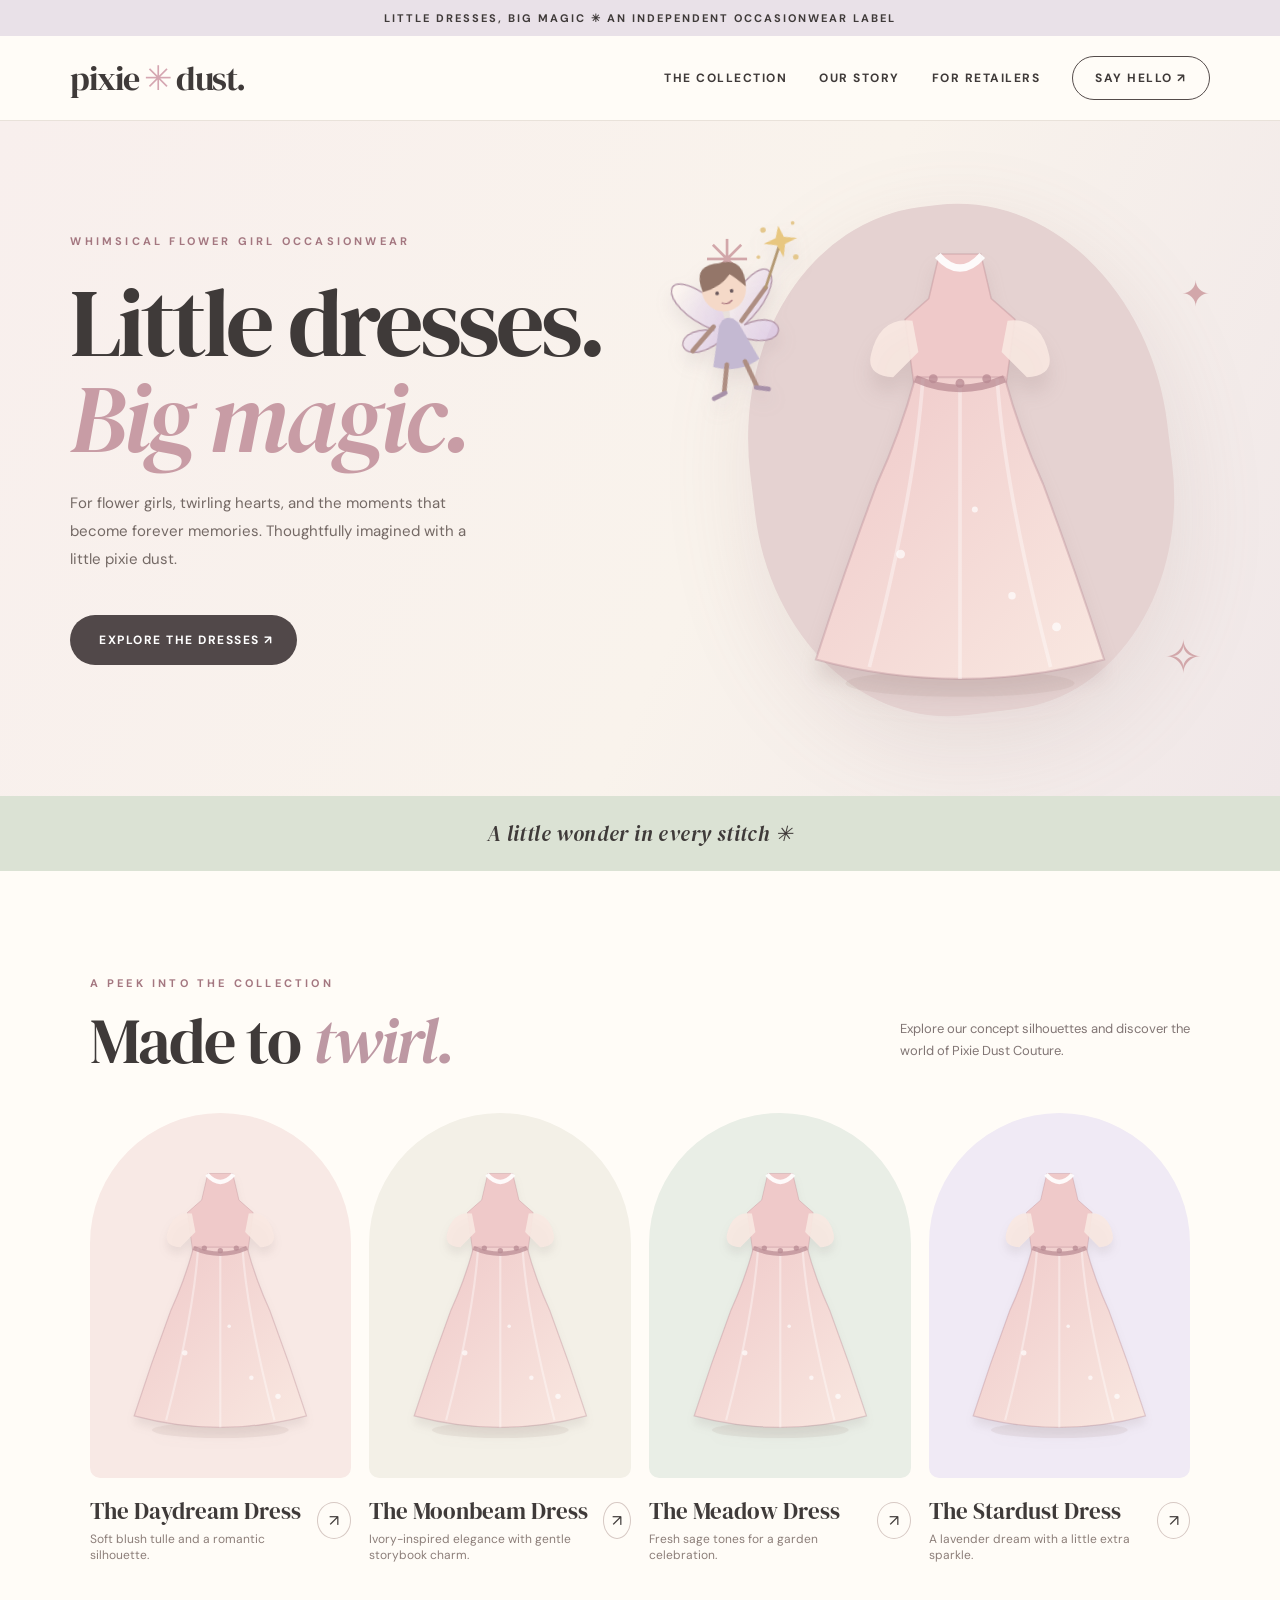
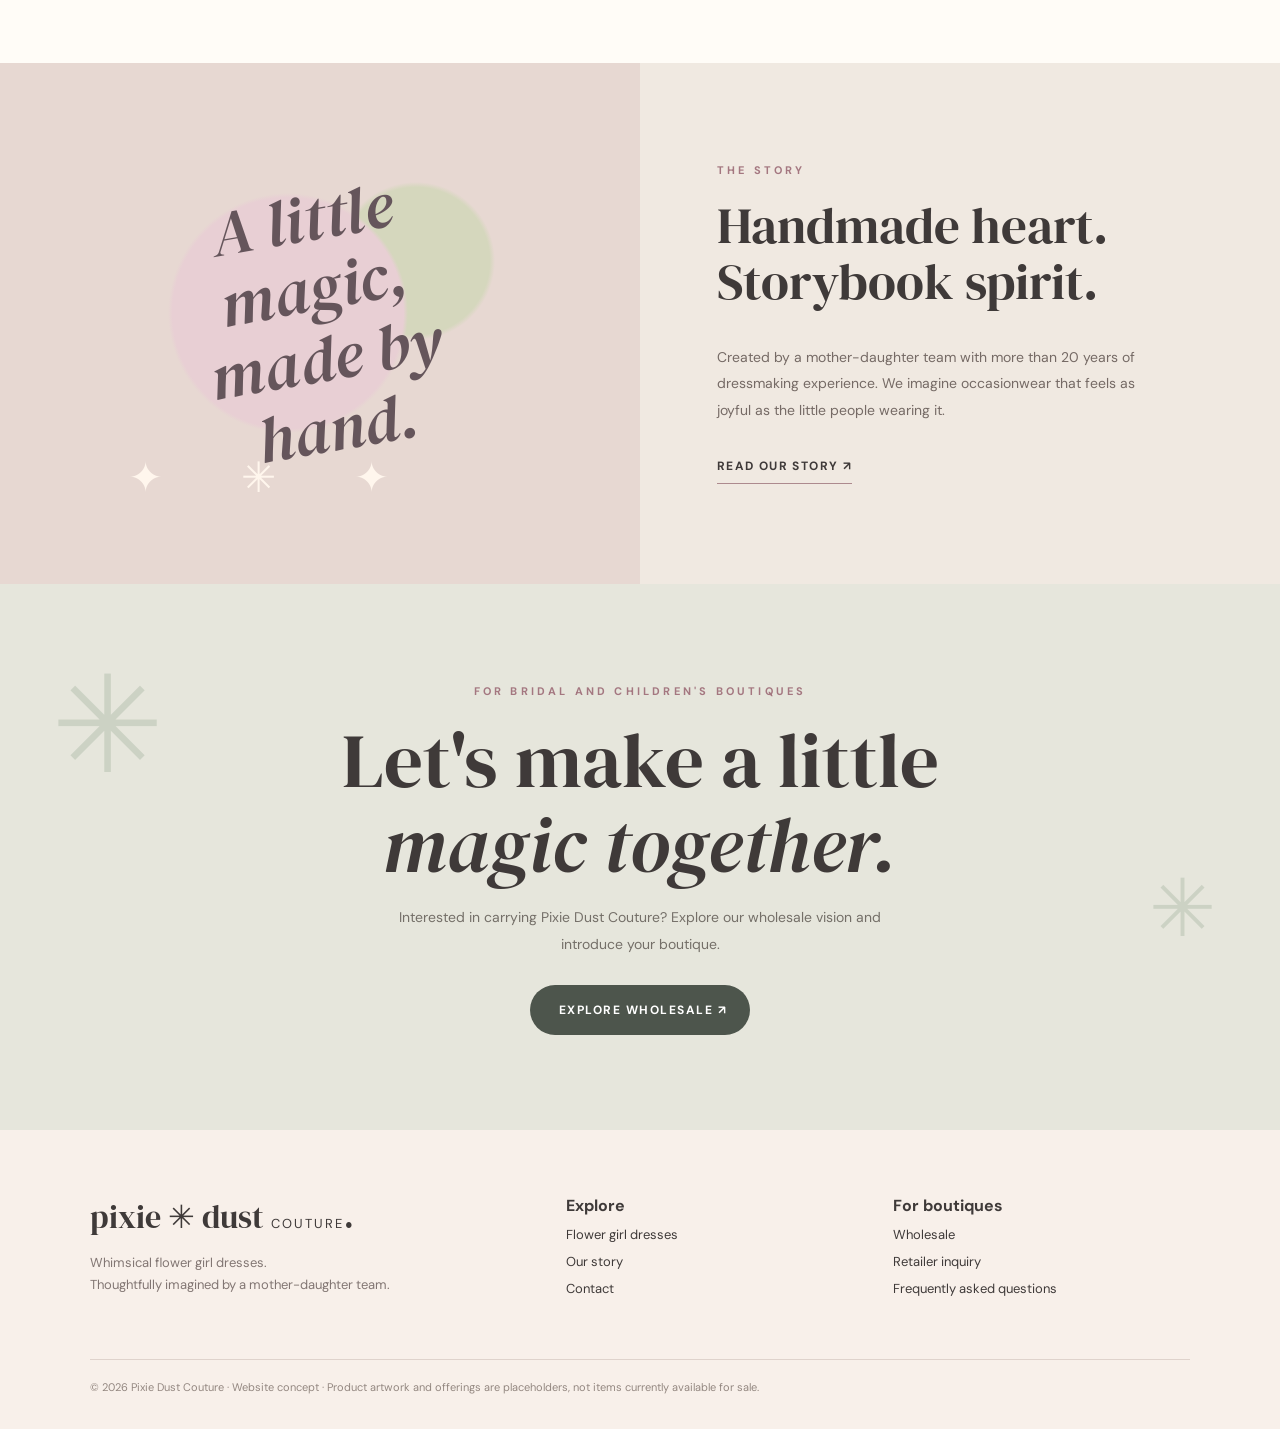
==== index.html @ 9d054716 "Add files via upload" ====
<!doctype html><html lang="en"><head><meta charset="utf-8"><meta name="viewport" content="width=device-width,initial-scale=1"><title>Pixie Dust Couture | Whimsical Flower Girl Dresses</title><meta name="description" content="Discover Pixie Dust Couture, a whimsical flower girl dress label created by a mother-daughter team. Explore dress concepts and wholesale partnerships."><meta name="robots" content="noindex,nofollow"><link rel="stylesheet" href="style.css"><link rel="preconnect" href="https://fonts.googleapis.com"><link rel="preconnect" href="https://fonts.gstatic.com" crossorigin><link href="https://fonts.googleapis.com/css2?family=DM+Sans:wght@400;500;600;700&family=DM+Serif+Display:ital@0;1&display=swap" rel="stylesheet"></head><body><div class="announcement">Little dresses, big magic ✳ An independent occasionwear label</div><header><a class="logo" href="index.html">pixie <i>✳</i> dust.</a><nav class="nav"><a href="flower-girl-dresses.html">The Collection</a><a href="about.html">Our Story</a><a href="wholesale.html">For Retailers</a><a class="pill" href="contact.html">Say Hello ↗</a></nav></header><main><section class="hero"><div class="hero-copy"><span class="eyebrow">Whimsical flower girl occasionwear</span><h1>Little dresses.<br><em>Big magic.</em></h1><p>For flower girls, twirling hearts, and the moments that become forever memories. Thoughtfully imagined with a little pixie dust.</p><a class="cta" href="flower-girl-dresses.html">Explore the dresses ↗</a></div><div class="hero-art"><div class="oval"></div><img class="hero-photo" src="images/hero.webp" alt="Pixie Dust Couture flower girl dress collection" onerror="this.style.display='none'"><svg viewBox="0 0 280 350" xmlns="http://www.w3.org/2000/svg" role="img" aria-label="Illustration of flower girl dress">
    <defs><linearGradient id="g7" x1="0" x2="1" y1="0" y2="1"><stop stop-color="#efc9c9"/><stop offset="1" stop-color="#f9e8e1"/></linearGradient></defs>
    <ellipse cx="140" cy="326" rx="77" ry="9" fill="#8f7771" opacity=".10"/>
    <path d="M126 37 L154 37 L161 67 L177 81 L171 125 L109 125 L103 81 L119 67Z" fill="#efc9c9" stroke="#b88992" stroke-opacity=".38"/>
    <path d="M108 82 Q86 79 80 105 Q77 119 95 120 L112 103 M172 82 Q194 79 200 105 Q203 119 185 120 L168 103" fill="#f9e8e1" opacity=".9"/>
    <path d="M110 120 Q100 157 84 192 Q62 251 43 310 Q140 336 237 310 Q218 251 196 192 Q180 157 170 120Z" fill="url(#g7)" stroke="#b88992" stroke-opacity=".36" stroke-width="1.4"/>
    <path d="M115 121 Q110 196 79 315 M140 123 L140 323 M165 121 Q170 196 201 315" stroke="white" stroke-width="2.5" opacity=".36" fill="none"/>
    <path d="M110 121 Q140 134 170 121" fill="none" stroke="#b88992" stroke-width="5" opacity=".7"/>
    <path d="M125 38 Q140 55 155 38" fill="none" stroke="#fff" stroke-width="5" opacity=".9"/>
    <g fill="#b88992" opacity=".75"><circle cx="122" cy="121" r="3"/><circle cx="140" cy="124" r="3"/><circle cx="158" cy="121" r="3"/></g>
    <g fill="#fff" opacity=".68"><circle cx="100" cy="239" r="3"/><circle cx="175" cy="267" r="2.5"/><circle cx="150" cy="209" r="2"/><circle cx="205" cy="288" r="3"/></g></svg><div class="pixie pixie-one" aria-hidden="true"><svg viewBox="0 0 190 225" role="img" aria-label="Whimsical pixie with wings and wand"><defs><linearGradient id="wing" x1="0" y1="0" x2="1" y2="1"><stop stop-color="#fffaf0" stop-opacity=".96"/><stop offset="1" stop-color="#d9c5e9" stop-opacity=".72"/></linearGradient></defs><g stroke="#b69aab" stroke-width="1.5"><path d="M89 104 C34 38 17 91 78 129 C23 114 32 176 94 135" fill="url(#wing)"/><path d="M99 104 C154 38 172 91 111 129 C165 114 157 176 95 135" fill="url(#wing)"/></g><path d="M84 125 Q94 111 105 125 L121 168 Q96 180 70 168Z" fill="#c4b9d2"/><path d="M85 168 L77 197 M105 168 L113 197" stroke="#ae8e82" stroke-width="5" stroke-linecap="round"/><path d="M78 198 L65 202 M112 198 L125 202" stroke="#a891a9" stroke-width="5" stroke-linecap="round"/><path d="M78 125 L51 147 M109 124 L141 93" stroke="#ae8e82" stroke-width="5" stroke-linecap="round"/><circle cx="96" cy="87" r="24" fill="#f5d9c8"/><path d="M73 86 Q66 55 95 58 Q124 55 120 88 Q109 75 105 72 Q92 85 73 86" fill="#947669"/><circle cx="88" cy="90" r="2" fill="#68575b"/><circle cx="104" cy="90" r="2" fill="#68575b"/><path d="M91 101 Q97 105 103 100" fill="none" stroke="#ae7b83" stroke-width="1.5"/><path d="M141 93 L166 46" stroke="#b39872" stroke-width="3" stroke-linecap="round"/><path d="M166 29 L170 42 L184 46 L170 50 L166 64 L161 50 L147 46 L161 42Z" fill="#e8c780"/><g fill="#e4c78c"><circle cx="149" cy="31" r="3"/><circle cx="182" cy="29" r="2"/><circle cx="179" cy="66" r="3"/><circle cx="139" cy="59" r="2"/></g></svg></div><span class="doodle d1">✳</span><span class="doodle d2">✦</span><span class="doodle d3">✧</span></div></section><div class="ribbon">A little wonder in every stitch ✳</div><section class="section"><div class="section-head"><div><span class="eyebrow">A peek into the collection</span><h2>Made to <em>twirl.</em></h2></div><p class="sub">Explore our concept silhouettes and discover the world of Pixie Dust Couture.</p></div><div class="products"><a class="product" href="dresses/daydream.html"><div class="product-art" style="background:#f8e9e5"><img class="uploaded-photo" src="images/daydream.webp" alt="Pixie Dust Couture daydream flower girl dress" onerror="this.style.display='none'" loading="lazy"><svg viewBox="0 0 280 350" xmlns="http://www.w3.org/2000/svg" role="img" aria-label="Illustration of flower girl dress">
    <defs><linearGradient id="g7" x1="0" x2="1" y1="0" y2="1"><stop stop-color="#efc9c9"/><stop offset="1" stop-color="#f9e8e1"/></linearGradient></defs>
    <ellipse cx="140" cy="326" rx="77" ry="9" fill="#8f7771" opacity=".10"/>
    <path d="M126 37 L154 37 L161 67 L177 81 L171 125 L109 125 L103 81 L119 67Z" fill="#efc9c9" stroke="#b88992" stroke-opacity=".38"/>
    <path d="M108 82 Q86 79 80 105 Q77 119 95 120 L112 103 M172 82 Q194 79 200 105 Q203 119 185 120 L168 103" fill="#f9e8e1" opacity=".9"/>
    <path d="M110 120 Q100 157 84 192 Q62 251 43 310 Q140 336 237 310 Q218 251 196 192 Q180 157 170 120Z" fill="url(#g7)" stroke="#b88992" stroke-opacity=".36" stroke-width="1.4"/>
    <path d="M115 121 Q110 196 79 315 M140 123 L140 323 M165 121 Q170 196 201 315" stroke="white" stroke-width="2.5" opacity=".36" fill="none"/>
    <path d="M110 121 Q140 134 170 121" fill="none" stroke="#b88992" stroke-width="5" opacity=".7"/>
    <path d="M125 38 Q140 55 155 38" fill="none" stroke="#fff" stroke-width="5" opacity=".9"/>
    <g fill="#b88992" opacity=".75"><circle cx="122" cy="121" r="3"/><circle cx="140" cy="124" r="3"/><circle cx="158" cy="121" r="3"/></g>
    <g fill="#fff" opacity=".68"><circle cx="100" cy="239" r="3"/><circle cx="175" cy="267" r="2.5"/><circle cx="150" cy="209" r="2"/><circle cx="205" cy="288" r="3"/></g></svg></div><div class="product-bottom"><div><h3>The Daydream Dress</h3><p>Soft blush tulle and a romantic silhouette.</p></div><span class="round-arrow">↗</span></div></a><a class="product" href="dresses/moonbeam.html"><div class="product-art" style="background:#f3f0e7"><img class="uploaded-photo" src="images/moonbeam.webp" alt="Pixie Dust Couture moonbeam flower girl dress" onerror="this.style.display='none'" loading="lazy"><svg viewBox="0 0 280 350" xmlns="http://www.w3.org/2000/svg" role="img" aria-label="Illustration of flower girl dress">
    <defs><linearGradient id="g7" x1="0" x2="1" y1="0" y2="1"><stop stop-color="#efc9c9"/><stop offset="1" stop-color="#f9e8e1"/></linearGradient></defs>
    <ellipse cx="140" cy="326" rx="77" ry="9" fill="#8f7771" opacity=".10"/>
    <path d="M126 37 L154 37 L161 67 L177 81 L171 125 L109 125 L103 81 L119 67Z" fill="#efc9c9" stroke="#b88992" stroke-opacity=".38"/>
    <path d="M108 82 Q86 79 80 105 Q77 119 95 120 L112 103 M172 82 Q194 79 200 105 Q203 119 185 120 L168 103" fill="#f9e8e1" opacity=".9"/>
    <path d="M110 120 Q100 157 84 192 Q62 251 43 310 Q140 336 237 310 Q218 251 196 192 Q180 157 170 120Z" fill="url(#g7)" stroke="#b88992" stroke-opacity=".36" stroke-width="1.4"/>
    <path d="M115 121 Q110 196 79 315 M140 123 L140 323 M165 121 Q170 196 201 315" stroke="white" stroke-width="2.5" opacity=".36" fill="none"/>
    <path d="M110 121 Q140 134 170 121" fill="none" stroke="#b88992" stroke-width="5" opacity=".7"/>
    <path d="M125 38 Q140 55 155 38" fill="none" stroke="#fff" stroke-width="5" opacity=".9"/>
    <g fill="#b88992" opacity=".75"><circle cx="122" cy="121" r="3"/><circle cx="140" cy="124" r="3"/><circle cx="158" cy="121" r="3"/></g>
    <g fill="#fff" opacity=".68"><circle cx="100" cy="239" r="3"/><circle cx="175" cy="267" r="2.5"/><circle cx="150" cy="209" r="2"/><circle cx="205" cy="288" r="3"/></g></svg></div><div class="product-bottom"><div><h3>The Moonbeam Dress</h3><p>Ivory-inspired elegance with gentle storybook charm.</p></div><span class="round-arrow">↗</span></div></a><a class="product" href="dresses/meadow.html"><div class="product-art" style="background:#e9eee6"><img class="uploaded-photo" src="images/meadow.webp" alt="Pixie Dust Couture meadow flower girl dress" onerror="this.style.display='none'" loading="lazy"><svg viewBox="0 0 280 350" xmlns="http://www.w3.org/2000/svg" role="img" aria-label="Illustration of flower girl dress">
    <defs><linearGradient id="g7" x1="0" x2="1" y1="0" y2="1"><stop stop-color="#efc9c9"/><stop offset="1" stop-color="#f9e8e1"/></linearGradient></defs>
    <ellipse cx="140" cy="326" rx="77" ry="9" fill="#8f7771" opacity=".10"/>
    <path d="M126 37 L154 37 L161 67 L177 81 L171 125 L109 125 L103 81 L119 67Z" fill="#efc9c9" stroke="#b88992" stroke-opacity=".38"/>
    <path d="M108 82 Q86 79 80 105 Q77 119 95 120 L112 103 M172 82 Q194 79 200 105 Q203 119 185 120 L168 103" fill="#f9e8e1" opacity=".9"/>
    <path d="M110 120 Q100 157 84 192 Q62 251 43 310 Q140 336 237 310 Q218 251 196 192 Q180 157 170 120Z" fill="url(#g7)" stroke="#b88992" stroke-opacity=".36" stroke-width="1.4"/>
    <path d="M115 121 Q110 196 79 315 M140 123 L140 323 M165 121 Q170 196 201 315" stroke="white" stroke-width="2.5" opacity=".36" fill="none"/>
    <path d="M110 121 Q140 134 170 121" fill="none" stroke="#b88992" stroke-width="5" opacity=".7"/>
    <path d="M125 38 Q140 55 155 38" fill="none" stroke="#fff" stroke-width="5" opacity=".9"/>
    <g fill="#b88992" opacity=".75"><circle cx="122" cy="121" r="3"/><circle cx="140" cy="124" r="3"/><circle cx="158" cy="121" r="3"/></g>
    <g fill="#fff" opacity=".68"><circle cx="100" cy="239" r="3"/><circle cx="175" cy="267" r="2.5"/><circle cx="150" cy="209" r="2"/><circle cx="205" cy="288" r="3"/></g></svg></div><div class="product-bottom"><div><h3>The Meadow Dress</h3><p>Fresh sage tones for a garden celebration.</p></div><span class="round-arrow">↗</span></div></a><a class="product" href="dresses/stardust.html"><div class="product-art" style="background:#f0eaf5"><img class="uploaded-photo" src="images/stardust.webp" alt="Pixie Dust Couture stardust flower girl dress" onerror="this.style.display='none'" loading="lazy"><svg viewBox="0 0 280 350" xmlns="http://www.w3.org/2000/svg" role="img" aria-label="Illustration of flower girl dress">
    <defs><linearGradient id="g7" x1="0" x2="1" y1="0" y2="1"><stop stop-color="#efc9c9"/><stop offset="1" stop-color="#f9e8e1"/></linearGradient></defs>
    <ellipse cx="140" cy="326" rx="77" ry="9" fill="#8f7771" opacity=".10"/>
    <path d="M126 37 L154 37 L161 67 L177 81 L171 125 L109 125 L103 81 L119 67Z" fill="#efc9c9" stroke="#b88992" stroke-opacity=".38"/>
    <path d="M108 82 Q86 79 80 105 Q77 119 95 120 L112 103 M172 82 Q194 79 200 105 Q203 119 185 120 L168 103" fill="#f9e8e1" opacity=".9"/>
    <path d="M110 120 Q100 157 84 192 Q62 251 43 310 Q140 336 237 310 Q218 251 196 192 Q180 157 170 120Z" fill="url(#g7)" stroke="#b88992" stroke-opacity=".36" stroke-width="1.4"/>
    <path d="M115 121 Q110 196 79 315 M140 123 L140 323 M165 121 Q170 196 201 315" stroke="white" stroke-width="2.5" opacity=".36" fill="none"/>
    <path d="M110 121 Q140 134 170 121" fill="none" stroke="#b88992" stroke-width="5" opacity=".7"/>
    <path d="M125 38 Q140 55 155 38" fill="none" stroke="#fff" stroke-width="5" opacity=".9"/>
    <g fill="#b88992" opacity=".75"><circle cx="122" cy="121" r="3"/><circle cx="140" cy="124" r="3"/><circle cx="158" cy="121" r="3"/></g>
    <g fill="#fff" opacity=".68"><circle cx="100" cy="239" r="3"/><circle cx="175" cy="267" r="2.5"/><circle cx="150" cy="209" r="2"/><circle cx="205" cy="288" r="3"/></g></svg></div><div class="product-bottom"><div><h3>The Stardust Dress</h3><p>A lavender dream with a little extra sparkle.</p></div><span class="round-arrow">↗</span></div></a></div></section><section class="story"><div class="story-art"><span>A little magic,<br>made by hand.</span></div><div class="story-copy"><span class="eyebrow">The story</span><h2>Handmade heart.<br>Storybook spirit.</h2><p>Created by a mother-daughter team with more than 20 years of dressmaking experience. We imagine occasionwear that feels as joyful as the little people wearing it.</p><a class="textlink" href="about.html">Read our story ↗</a></div></section><section class="wholesale"><span class="eyebrow">For bridal and children's boutiques</span><h2>Let's make a little<br><em>magic together.</em></h2><p>Interested in carrying Pixie Dust Couture? Explore our wholesale vision and introduce your boutique.</p><a class="cta" href="wholesale.html">Explore wholesale ↗</a></section></main><footer class="footer"><div><h4>pixie ✳ dust <small style="font:normal 13px DM Sans, sans-serif;letter-spacing:2px;text-transform:uppercase">couture</small>.</h4><p>Whimsical flower girl dresses.<br>Thoughtfully imagined by a mother-daughter team.</p></div><div><b>Explore</b><a href="flower-girl-dresses.html">Flower girl dresses</a><a href="about.html">Our story</a><a href="contact.html">Contact</a></div><div><b>For boutiques</b><a href="wholesale.html">Wholesale</a><a href="contact.html">Retailer inquiry</a><a href="faq.html">Frequently asked questions</a></div><div class="copyright">© 2026 Pixie Dust Couture · Website concept · Product artwork and offerings are placeholders, not items currently available for sale.</div></footer><script src="site.js"></script></body></html>
---- style.css ----
:root{--ink:#3f3a39;--rose:#d8a9a5;--cream:#fffcf7;--sage:#a6b49d;--lav:#ded3e8}*{box-sizing:border-box}html{scroll-behavior:smooth}body{margin:0;color:var(--ink);background:var(--cream);font-family:"DM Sans",Arial,sans-serif}a{text-decoration:none;color:inherit}button,input,textarea{font:inherit}button{cursor:pointer}header{height:85px;display:flex;align-items:center;justify-content:space-between;padding:0 5.5%;position:sticky;top:0;z-index:10;background:#fffcf7eb;backdrop-filter:blur(14px);border-bottom:1px solid #e9e2da}.logo{font:34px "DM Serif Display",serif;letter-spacing:-1.5px;white-space:nowrap}.logo i{font-style:normal;color:#d5a6b1}.nav{display:flex;align-items:center;gap:32px;font-size:12px;font-weight:700;letter-spacing:1.5px;text-transform:uppercase}.nav a:hover{color:#b68a94}.pill{border:1px solid #544b4a;padding:13px 22px;border-radius:100px;transition:.25s}.pill:hover{background:#443d3b;color:white}.announcement{text-align:center;background:#e9e1e8;padding:11px;font-size:11px;letter-spacing:2px;text-transform:uppercase;font-weight:700}.hero{min-height:675px;background:linear-gradient(115deg,#f8efed 0%,#f9f3ec 57%,#f0e7e8 100%);display:grid;grid-template-columns:1fr 1fr;overflow:hidden;position:relative}.hero-copy{padding:108px 4% 95px 11%;position:relative;z-index:2}.eyebrow{font-size:11px;text-transform:uppercase;letter-spacing:3.2px;font-weight:700;color:#a47780}.hero h1{font:clamp(65px,7.5vw,118px)/.99 "DM Serif Display",serif;letter-spacing:-4px;margin:25px 0}.hero h1 em{color:#c89ca5;font-weight:400}.hero p{max-width:405px;line-height:1.85;font-size:15px;color:#746965}.cta{display:inline-flex;align-items:center;gap:28px;border-radius:100px;background:#514849;color:white;padding:17px 23px 17px 29px;margin-top:27px;font-size:12px;letter-spacing:1.5px;text-transform:uppercase;font-weight:700;transition:transform .25s,background .25s}.cta:hover{transform:translateY(-4px);background:#ad8592}.hero-art{position:relative;display:grid;place-items:center}.oval{width:min(75%,420px);height:510px;border-radius:48% 48% 44% 44%;background:#e5d2d1;position:absolute;transform:rotate(-7deg);box-shadow:0 28px 90px #9d757326}.hero-art svg{width:min(82%,440px);height:520px;position:relative;z-index:1;filter:drop-shadow(0 16px 9px #947b7b30);animation:float 5s ease-in-out infinite}.doodle{position:absolute;font:55px "DM Serif Display",serif;color:#d2a7aa;z-index:2;animation:twinkle 3s ease-in-out infinite}.d1{left:10%;top:15%}.d2{right:11%;top:22%;font-size:35px;animation-delay:1s}.d3{right:12%;bottom:16%;font-size:46px;animation-delay:1.8s}.stamp{position:absolute;right:8%;bottom:10%;background:#fff9ef;border:1px solid #e6d8d0;border-radius:100%;height:112px;width:112px;display:grid;place-content:center;text-align:center;transform:rotate(12deg);z-index:2;font:italic 18px "DM Serif Display",serif;line-height:1.1}.ribbon{text-align:center;padding:23px 10px;background:#dbe2d4;font:italic 21px "DM Serif Display",serif;letter-spacing:.4px}.section{padding:100px 7%}.section-head{display:flex;justify-content:space-between;align-items:end;gap:20px;margin-bottom:38px}.section h2{font:clamp(42px,5vw,72px)/1.08 "DM Serif Display",serif;letter-spacing:-2px;margin:14px 0 0}.section h2 em{color:#bd98a3}.sub{font-size:13px;color:#817574;max-width:290px;line-height:1.7}.products{display:grid;grid-template-columns:repeat(4,1fr);gap:18px}.product-art{position:relative;border-radius:180px 180px 14px 14px;min-height:365px;display:flex;align-items:center;justify-content:center;overflow:hidden;transition:transform .35s}.product:hover .product-art{transform:translateY(-8px)}.product-art svg{width:95%;height:340px;filter:drop-shadow(0 7px 4px #5e514b1a)}.tiny-star{position:absolute;right:17%;top:10%;color:#fff;font-size:38px}.product-bottom{display:flex;align-items:center;justify-content:space-between;gap:8px}.product h3{font:23px "DM Serif Display",serif;margin:17px 0 4px}.product p{font-size:12px;color:#8c7e79;margin:0}.round-arrow{width:37px;height:37px;border:1px solid #d7c9c4;border-radius:50%;display:grid;place-items:center}.story{display:grid;grid-template-columns:1fr 1fr;background:#f0e9e1}.story-art{min-height:480px;background:radial-gradient(circle at 45% 48%,#e8cfd4 0 26%,transparent 27%),radial-gradient(circle at 65% 38%,#d5d7bd 0 14%,transparent 15%),#e7d8d2;display:grid;place-items:center;position:relative;overflow:hidden}.story-art span{font:italic clamp(42px,5vw,75px) "DM Serif Display",serif;transform:rotate(-10deg);text-align:center;max-width:340px;line-height:1.1;color:#65555b;z-index:1}.story-art:after{content:"✦   ✳   ✦";position:absolute;bottom:15%;left:20%;font-size:42px;color:#fff6ed;letter-spacing:35px}.story-copy{padding:100px 12%;display:flex;flex-direction:column;align-items:start;justify-content:center}.story-copy h2{font:clamp(42px,4vw,65px)/1.1 "DM Serif Display",serif;margin:20px 0}.story-copy p{line-height:1.9;font-size:14px;color:#756a65;max-width:450px}.textlink{font-size:12px;font-weight:700;letter-spacing:1.4px;text-transform:uppercase;border-bottom:1px solid #ad8a8e;padding-bottom:9px;margin-top:20px}.wholesale{padding:95px 7%;background:#e6e6dc;text-align:center;position:relative;overflow:hidden}.wholesale h2{font:clamp(45px,6vw,78px)/1.1 "DM Serif Display",serif;margin:18px auto;max-width:740px}.wholesale p{max-width:540px;margin:0 auto;line-height:1.9;color:#746f68;font-size:14px}.wholesale .cta{background:#4d554c}.wholesale:before,.wholesale:after{content:"✳";position:absolute;font-size:135px;color:#ccd2c4;top:10%;left:4%;animation:spin 32s linear infinite}.wholesale:after{left:auto;right:5%;top:50%;font-size:80px}.footer{background:#f8f0ea;padding:65px 7% 35px;display:grid;grid-template-columns:1.5fr 1fr 1fr;gap:30px}.footer h4{font:32px "DM Serif Display",serif;margin:0}.footer p{color:#827673;font-size:13px;line-height:1.7}.footer a{display:block;margin:10px 0;font-size:13px}.copyright{grid-column:1/-1;border-top:1px solid #dfd3cc;padding-top:20px;margin-top:20px;font-size:11px;color:#938780}.modal{position:fixed;inset:0;background:#272121a8;display:none;align-items:center;justify-content:center;z-index:30;padding:20px}.modal.open{display:flex}.dialog{background:#fffaf5;width:min(100%,520px);padding:38px;border-radius:18px;position:relative;box-shadow:0 25px 80px #0003}.dialog h2{font:40px "DM Serif Display",serif;margin:5px 0 10px}.dialog p{font-size:13px;color:#746965;line-height:1.7}.close{position:absolute;right:20px;top:18px;background:none;border:0;font-size:25px}.fields{display:grid;gap:10px;margin-top:20px}.fields input,.fields textarea{width:100%;border:1px solid #e5d9d3;border-radius:7px;background:#fff;padding:13px;font-size:13px}.fields button{background:#544b4a;color:white;border:0;padding:15px;border-radius:100px}.note{font-size:11px!important}.reveal{opacity:0;transform:translateY(25px);transition:opacity .7s,transform .7s}.reveal.visible{opacity:1;transform:translateY(0)}@keyframes float{50%{transform:translateY(-15px) rotate(2deg)}}@keyframes twinkle{50%{opacity:.25;transform:scale(.8) rotate(25deg)}}@keyframes spin{to{transform:rotate(360deg)}}@media(max-width:850px){.nav{gap:13px}.nav a:not(.pill){display:none}.hero{grid-template-columns:1fr}.hero-copy{padding:72px 8% 25px}.hero h1{font-size:70px}.hero-art{min-height:430px}.oval{height:350px;width:300px}.hero-art svg{height:420px}.products{grid-template-columns:repeat(2,1fr)}.story{grid-template-columns:1fr}.story-copy{padding:60px 8%}.story-art{min-height:350px}.section{padding:65px 6%}.footer{grid-template-columns:1fr 1fr}.footer>div:first-child{grid-column:1/-1}}@media(max-width:480px){header{padding:0 5%;height:73px}.logo{font-size:28px}.pill{padding:10px 13px;font-size:10px}.hero h1{font-size:60px}.section-head{display:block}.products{gap:12px}.product-art{min-height:235px}.product-art svg{height:240px}.product h3{font-size:18px}.product p{font-size:11px}.round-arrow{display:none}.ribbon{font-size:17px}.wholesale:before,.wholesale:after{display:none}.footer{grid-template-columns:1fr}}@media(prefers-reduced-motion:reduce){*,*:before,*:after{animation:none!important;transition:none!important}.reveal{opacity:1;transform:none}}
.pixie{position:absolute;z-index:4;width:175px;left:0;top:13%;filter:drop-shadow(0 10px 9px #7b647322);animation:pixieHover 5.5s ease-in-out infinite}.pixie svg{width:100%;height:auto;animation:none;filter:none}.pixie-one{transform:rotate(-10deg)}@keyframes pixieHover{0%,100%{translate:0 0;rotate:-6deg}50%{translate:14px -19px;rotate:5deg}}@media(max-width:850px){.pixie{width:135px;left:6%;top:3%}}@media(max-width:480px){.pixie{width:110px;left:0;top:5%}}@media(prefers-reduced-motion:reduce){.pixie{animation:none}}

.page-hero{padding:90px 7% 65px;background:linear-gradient(120deg,#f7ecec,#f6f3e9);position:relative;overflow:hidden}
.page-hero h1{font:clamp(52px,7vw,94px)/1.05 "DM Serif Display",serif;letter-spacing:-2px;max-width:850px;margin:20px 0}
.page-hero p{max-width:650px;line-height:1.9;color:#786b69}
.breadcrumb{font-size:12px;color:#8a7e7a;margin-bottom:20px}
.content{padding:65px 7%;max-width:1200px;margin:auto}
.content h2{font:clamp(32px,4vw,54px) "DM Serif Display",serif}
.content p{line-height:1.9;color:#766a65}
.content-grid{display:grid;grid-template-columns:repeat(2,1fr);gap:30px}
.info-card{padding:32px;background:#f7f0ec;border-radius:18px}
.info-card h3{font:28px "DM Serif Display",serif}
.mini-pixie{position:absolute;right:8%;top:5%;width:130px;transform:rotate(12deg);opacity:.8;animation:float 6s ease-in-out infinite}
.detail-grid{display:grid;grid-template-columns:1fr 1fr;gap:55px;align-items:center}
.detail-art{background:#f8e9e5;border-radius:230px 230px 18px 18px;display:grid;place-items:center;min-height:500px}
.detail-art svg{width:90%;max-height:480px}
.tag{display:inline-block;border-radius:50px;background:#e7e0e6;padding:8px 14px;font-size:11px;letter-spacing:1px;text-transform:uppercase}
.notice{background:#f5ede2;padding:16px 22px;border-left:3px solid #bc9a92;border-radius:4px;color:#776c68;font-size:13px;line-height:1.7}
.inline-form{display:grid;gap:12px;max-width:630px}
.inline-form input,.inline-form textarea{padding:14px 15px;border:1px solid #d9c9c5;background:#fff;border-radius:7px;width:100%}
.inline-form button{border:0;background:#514849;color:#fff;border-radius:30px;padding:16px}
details{border-bottom:1px solid #dfd4ce;padding:18px 0}summary{cursor:pointer;font-weight:600}
@media(max-width:800px){.content-grid,.detail-grid{grid-template-columns:1fr}.mini-pixie{width:75px;right:4%}.page-hero{padding:65px 7%}.detail-art{min-height:320px}}

/* Drop-in photography: place optimized WebP images in /images. */
.product-art,.detail-art{position:relative;overflow:hidden}
.uploaded-photo{position:absolute;inset:0;width:100%;height:100%;object-fit:cover;z-index:2}
.hero-photo{position:absolute;inset:6% 12%;width:76%;height:88%;object-fit:cover;border-radius:48% 48% 44% 44%;z-index:1}
.hero-art>.pixie{z-index:4}
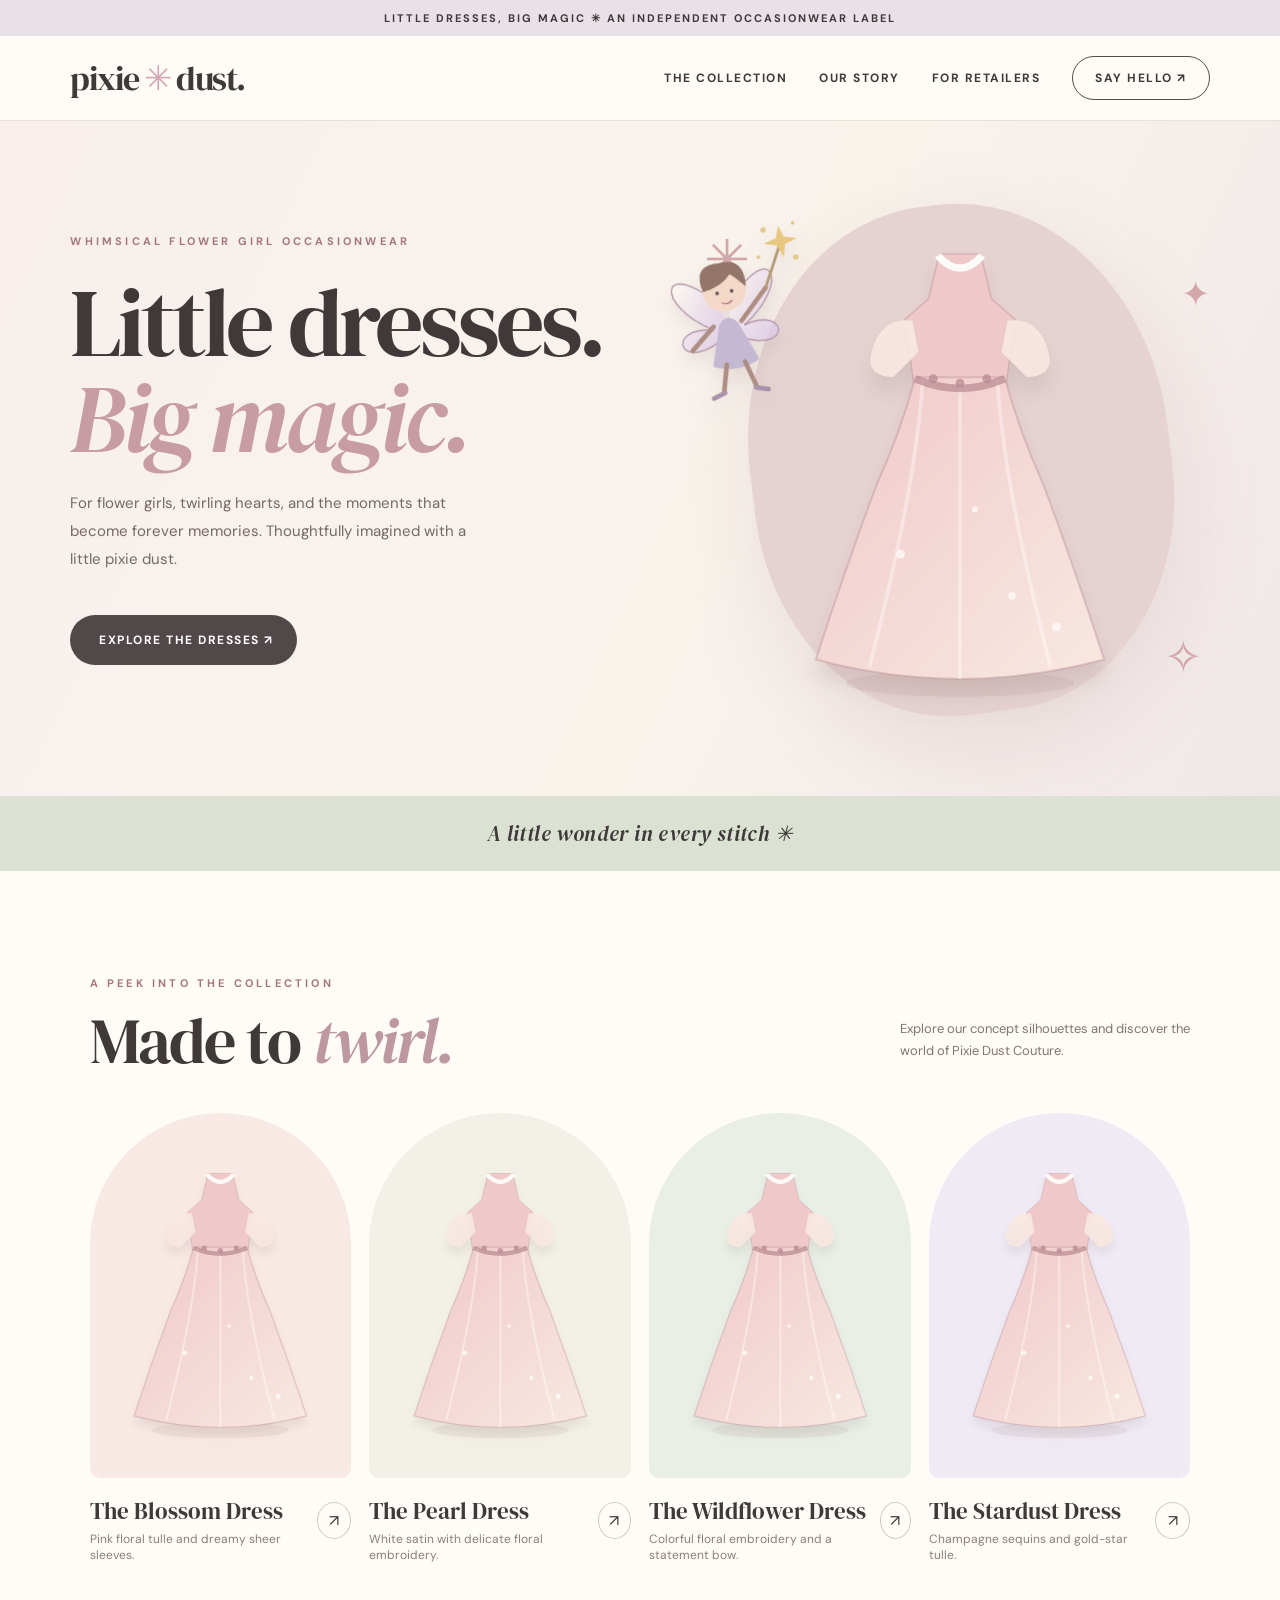
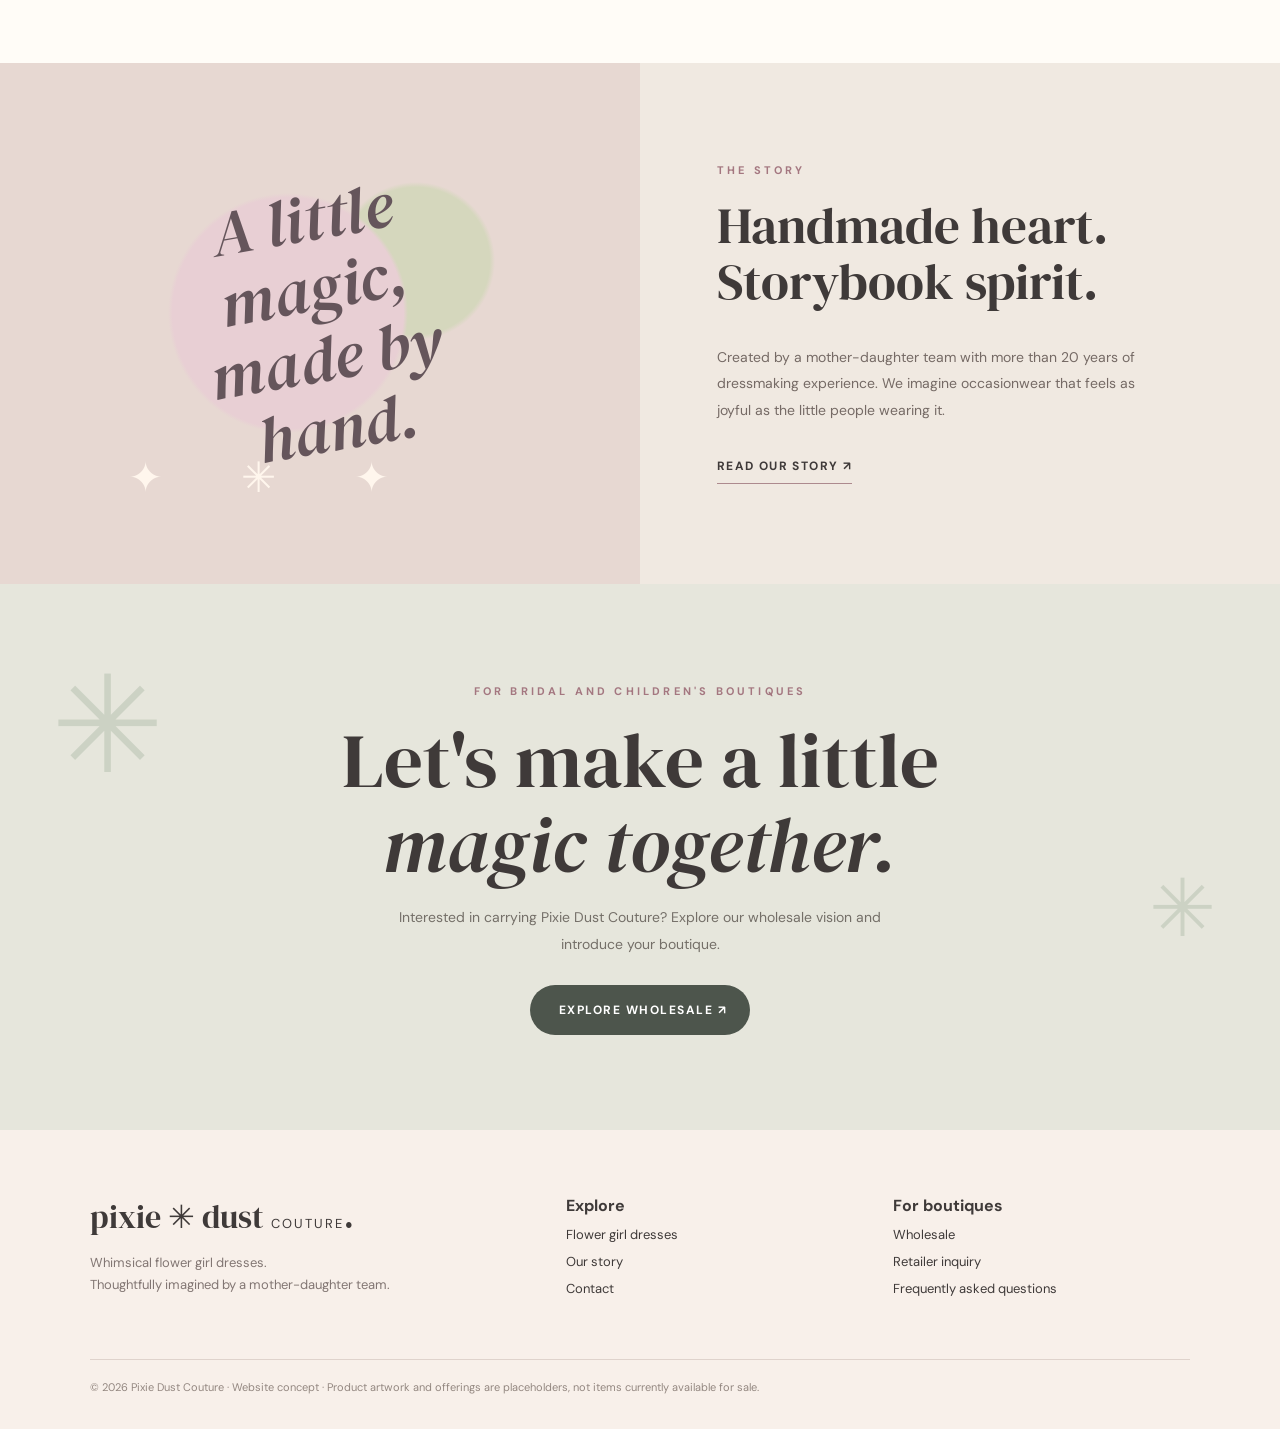
==== commit 338669b0: "Add files via upload" ====
--- a/index.html
+++ b/index.html
@@ -1,4 +1,4 @@
-<!doctype html><html lang="en"><head><meta charset="utf-8"><meta name="viewport" content="width=device-width,initial-scale=1"><title>Pixie Dust Couture | Whimsical Flower Girl Dresses</title><meta name="description" content="Discover Pixie Dust Couture, a whimsical flower girl dress label created by a mother-daughter team. Explore dress concepts and wholesale partnerships."><meta name="robots" content="noindex,nofollow"><link rel="stylesheet" href="style.css"><link rel="preconnect" href="https://fonts.googleapis.com"><link rel="preconnect" href="https://fonts.gstatic.com" crossorigin><link href="https://fonts.googleapis.com/css2?family=DM+Sans:wght@400;500;600;700&family=DM+Serif+Display:ital@0;1&display=swap" rel="stylesheet"></head><body><div class="announcement">Little dresses, big magic ✳ An independent occasionwear label</div><header><a class="logo" href="index.html">pixie <i>✳</i> dust.</a><nav class="nav"><a href="flower-girl-dresses.html">The Collection</a><a href="about.html">Our Story</a><a href="wholesale.html">For Retailers</a><a class="pill" href="contact.html">Say Hello ↗</a></nav></header><main><section class="hero"><div class="hero-copy"><span class="eyebrow">Whimsical flower girl occasionwear</span><h1>Little dresses.<br><em>Big magic.</em></h1><p>For flower girls, twirling hearts, and the moments that become forever memories. Thoughtfully imagined with a little pixie dust.</p><a class="cta" href="flower-girl-dresses.html">Explore the dresses ↗</a></div><div class="hero-art"><div class="oval"></div><img class="hero-photo" src="images/hero.webp" alt="Pixie Dust Couture flower girl dress collection" onerror="this.style.display='none'"><svg viewBox="0 0 280 350" xmlns="http://www.w3.org/2000/svg" role="img" aria-label="Illustration of flower girl dress">
+<!doctype html><html lang="en"><head><meta charset="utf-8"><meta name="viewport" content="width=device-width,initial-scale=1"><title>Pixie Dust Couture | Whimsical Flower Girl Dresses</title><meta name="description" content="Discover Pixie Dust Couture, a whimsical flower girl dress label created by a mother-daughter team. Explore dress concepts and wholesale partnerships."><meta name="robots" content="index,follow"><link rel="stylesheet" href="style.css"><link rel="preconnect" href="https://fonts.googleapis.com"><link rel="preconnect" href="https://fonts.gstatic.com" crossorigin><link href="https://fonts.googleapis.com/css2?family=DM+Sans:wght@400;500;600;700&family=DM+Serif+Display:ital@0;1&display=swap" rel="stylesheet"></head><body><div class="announcement">Little dresses, big magic ✳ An independent occasionwear label</div><header><a class="logo" href="index.html">pixie <i>✳</i> dust.</a><nav class="nav"><a href="flower-girl-dresses.html">The Collection</a><a href="about.html">Our Story</a><a href="wholesale.html">For Retailers</a><a class="pill" href="contact.html">Say Hello ↗</a></nav></header><main><section class="hero"><div class="hero-copy"><span class="eyebrow">Whimsical flower girl occasionwear</span><h1>Little dresses.<br><em>Big magic.</em></h1><p>For flower girls, twirling hearts, and the moments that become forever memories. Thoughtfully imagined with a little pixie dust.</p><a class="cta" href="flower-girl-dresses.html">Explore the dresses ↗</a></div><div class="hero-art"><div class="oval"></div><img class="hero-photo" src="images/hero.webp" alt="Pixie Dust Couture flower girl dress collection" onerror="this.style.display='none'"><svg viewBox="0 0 280 350" xmlns="http://www.w3.org/2000/svg" role="img" aria-label="Illustration of flower girl dress">
     <defs><linearGradient id="g7" x1="0" x2="1" y1="0" y2="1"><stop stop-color="#efc9c9"/><stop offset="1" stop-color="#f9e8e1"/></linearGradient></defs>
     <ellipse cx="140" cy="326" rx="77" ry="9" fill="#8f7771" opacity=".10"/>
     <path d="M126 37 L154 37 L161 67 L177 81 L171 125 L109 125 L103 81 L119 67Z" fill="#efc9c9" stroke="#b88992" stroke-opacity=".38"/>
@@ -18,7 +18,7 @@
     <path d="M110 121 Q140 134 170 121" fill="none" stroke="#b88992" stroke-width="5" opacity=".7"/>
     <path d="M125 38 Q140 55 155 38" fill="none" stroke="#fff" stroke-width="5" opacity=".9"/>
     <g fill="#b88992" opacity=".75"><circle cx="122" cy="121" r="3"/><circle cx="140" cy="124" r="3"/><circle cx="158" cy="121" r="3"/></g>
-    <g fill="#fff" opacity=".68"><circle cx="100" cy="239" r="3"/><circle cx="175" cy="267" r="2.5"/><circle cx="150" cy="209" r="2"/><circle cx="205" cy="288" r="3"/></g></svg></div><div class="product-bottom"><div><h3>The Daydream Dress</h3><p>Soft blush tulle and a romantic silhouette.</p></div><span class="round-arrow">↗</span></div></a><a class="product" href="dresses/moonbeam.html"><div class="product-art" style="background:#f3f0e7"><img class="uploaded-photo" src="images/moonbeam.webp" alt="Pixie Dust Couture moonbeam flower girl dress" onerror="this.style.display='none'" loading="lazy"><svg viewBox="0 0 280 350" xmlns="http://www.w3.org/2000/svg" role="img" aria-label="Illustration of flower girl dress">
+    <g fill="#fff" opacity=".68"><circle cx="100" cy="239" r="3"/><circle cx="175" cy="267" r="2.5"/><circle cx="150" cy="209" r="2"/><circle cx="205" cy="288" r="3"/></g></svg></div><div class="product-bottom"><div><h3>The Blossom Dress</h3><p>Pink floral tulle and dreamy sheer sleeves.</p></div><span class="round-arrow">↗</span></div></a><a class="product" href="dresses/moonbeam.html"><div class="product-art" style="background:#f3f0e7"><img class="uploaded-photo" src="images/moonbeam.webp" alt="Pixie Dust Couture moonbeam flower girl dress" onerror="this.style.display='none'" loading="lazy"><svg viewBox="0 0 280 350" xmlns="http://www.w3.org/2000/svg" role="img" aria-label="Illustration of flower girl dress">
     <defs><linearGradient id="g7" x1="0" x2="1" y1="0" y2="1"><stop stop-color="#efc9c9"/><stop offset="1" stop-color="#f9e8e1"/></linearGradient></defs>
     <ellipse cx="140" cy="326" rx="77" ry="9" fill="#8f7771" opacity=".10"/>
     <path d="M126 37 L154 37 L161 67 L177 81 L171 125 L109 125 L103 81 L119 67Z" fill="#efc9c9" stroke="#b88992" stroke-opacity=".38"/>
@@ -28,7 +28,7 @@
     <path d="M110 121 Q140 134 170 121" fill="none" stroke="#b88992" stroke-width="5" opacity=".7"/>
     <path d="M125 38 Q140 55 155 38" fill="none" stroke="#fff" stroke-width="5" opacity=".9"/>
     <g fill="#b88992" opacity=".75"><circle cx="122" cy="121" r="3"/><circle cx="140" cy="124" r="3"/><circle cx="158" cy="121" r="3"/></g>
-    <g fill="#fff" opacity=".68"><circle cx="100" cy="239" r="3"/><circle cx="175" cy="267" r="2.5"/><circle cx="150" cy="209" r="2"/><circle cx="205" cy="288" r="3"/></g></svg></div><div class="product-bottom"><div><h3>The Moonbeam Dress</h3><p>Ivory-inspired elegance with gentle storybook charm.</p></div><span class="round-arrow">↗</span></div></a><a class="product" href="dresses/meadow.html"><div class="product-art" style="background:#e9eee6"><img class="uploaded-photo" src="images/meadow.webp" alt="Pixie Dust Couture meadow flower girl dress" onerror="this.style.display='none'" loading="lazy"><svg viewBox="0 0 280 350" xmlns="http://www.w3.org/2000/svg" role="img" aria-label="Illustration of flower girl dress">
+    <g fill="#fff" opacity=".68"><circle cx="100" cy="239" r="3"/><circle cx="175" cy="267" r="2.5"/><circle cx="150" cy="209" r="2"/><circle cx="205" cy="288" r="3"/></g></svg></div><div class="product-bottom"><div><h3>The Pearl Dress</h3><p>White satin with delicate floral embroidery.</p></div><span class="round-arrow">↗</span></div></a><a class="product" href="dresses/meadow.html"><div class="product-art" style="background:#e9eee6"><img class="uploaded-photo" src="images/meadow.webp" alt="Pixie Dust Couture meadow flower girl dress" onerror="this.style.display='none'" loading="lazy"><svg viewBox="0 0 280 350" xmlns="http://www.w3.org/2000/svg" role="img" aria-label="Illustration of flower girl dress">
     <defs><linearGradient id="g7" x1="0" x2="1" y1="0" y2="1"><stop stop-color="#efc9c9"/><stop offset="1" stop-color="#f9e8e1"/></linearGradient></defs>
     <ellipse cx="140" cy="326" rx="77" ry="9" fill="#8f7771" opacity=".10"/>
     <path d="M126 37 L154 37 L161 67 L177 81 L171 125 L109 125 L103 81 L119 67Z" fill="#efc9c9" stroke="#b88992" stroke-opacity=".38"/>
@@ -38,7 +38,7 @@
     <path d="M110 121 Q140 134 170 121" fill="none" stroke="#b88992" stroke-width="5" opacity=".7"/>
     <path d="M125 38 Q140 55 155 38" fill="none" stroke="#fff" stroke-width="5" opacity=".9"/>
     <g fill="#b88992" opacity=".75"><circle cx="122" cy="121" r="3"/><circle cx="140" cy="124" r="3"/><circle cx="158" cy="121" r="3"/></g>
-    <g fill="#fff" opacity=".68"><circle cx="100" cy="239" r="3"/><circle cx="175" cy="267" r="2.5"/><circle cx="150" cy="209" r="2"/><circle cx="205" cy="288" r="3"/></g></svg></div><div class="product-bottom"><div><h3>The Meadow Dress</h3><p>Fresh sage tones for a garden celebration.</p></div><span class="round-arrow">↗</span></div></a><a class="product" href="dresses/stardust.html"><div class="product-art" style="background:#f0eaf5"><img class="uploaded-photo" src="images/stardust.webp" alt="Pixie Dust Couture stardust flower girl dress" onerror="this.style.display='none'" loading="lazy"><svg viewBox="0 0 280 350" xmlns="http://www.w3.org/2000/svg" role="img" aria-label="Illustration of flower girl dress">
+    <g fill="#fff" opacity=".68"><circle cx="100" cy="239" r="3"/><circle cx="175" cy="267" r="2.5"/><circle cx="150" cy="209" r="2"/><circle cx="205" cy="288" r="3"/></g></svg></div><div class="product-bottom"><div><h3>The Wildflower Dress</h3><p>Colorful floral embroidery and a statement bow.</p></div><span class="round-arrow">↗</span></div></a><a class="product" href="dresses/stardust.html"><div class="product-art" style="background:#f0eaf5"><img class="uploaded-photo" src="images/stardust.webp" alt="Pixie Dust Couture stardust flower girl dress" onerror="this.style.display='none'" loading="lazy"><svg viewBox="0 0 280 350" xmlns="http://www.w3.org/2000/svg" role="img" aria-label="Illustration of flower girl dress">
     <defs><linearGradient id="g7" x1="0" x2="1" y1="0" y2="1"><stop stop-color="#efc9c9"/><stop offset="1" stop-color="#f9e8e1"/></linearGradient></defs>
     <ellipse cx="140" cy="326" rx="77" ry="9" fill="#8f7771" opacity=".10"/>
     <path d="M126 37 L154 37 L161 67 L177 81 L171 125 L109 125 L103 81 L119 67Z" fill="#efc9c9" stroke="#b88992" stroke-opacity=".38"/>
@@ -48,4 +48,4 @@
     <path d="M110 121 Q140 134 170 121" fill="none" stroke="#b88992" stroke-width="5" opacity=".7"/>
     <path d="M125 38 Q140 55 155 38" fill="none" stroke="#fff" stroke-width="5" opacity=".9"/>
     <g fill="#b88992" opacity=".75"><circle cx="122" cy="121" r="3"/><circle cx="140" cy="124" r="3"/><circle cx="158" cy="121" r="3"/></g>
-    <g fill="#fff" opacity=".68"><circle cx="100" cy="239" r="3"/><circle cx="175" cy="267" r="2.5"/><circle cx="150" cy="209" r="2"/><circle cx="205" cy="288" r="3"/></g></svg></div><div class="product-bottom"><div><h3>The Stardust Dress</h3><p>A lavender dream with a little extra sparkle.</p></div><span class="round-arrow">↗</span></div></a></div></section><section class="story"><div class="story-art"><span>A little magic,<br>made by hand.</span></div><div class="story-copy"><span class="eyebrow">The story</span><h2>Handmade heart.<br>Storybook spirit.</h2><p>Created by a mother-daughter team with more than 20 years of dressmaking experience. We imagine occasionwear that feels as joyful as the little people wearing it.</p><a class="textlink" href="about.html">Read our story ↗</a></div></section><section class="wholesale"><span class="eyebrow">For bridal and children's boutiques</span><h2>Let's make a little<br><em>magic together.</em></h2><p>Interested in carrying Pixie Dust Couture? Explore our wholesale vision and introduce your boutique.</p><a class="cta" href="wholesale.html">Explore wholesale ↗</a></section></main><footer class="footer"><div><h4>pixie ✳ dust <small style="font:normal 13px DM Sans, sans-serif;letter-spacing:2px;text-transform:uppercase">couture</small>.</h4><p>Whimsical flower girl dresses.<br>Thoughtfully imagined by a mother-daughter team.</p></div><div><b>Explore</b><a href="flower-girl-dresses.html">Flower girl dresses</a><a href="about.html">Our story</a><a href="contact.html">Contact</a></div><div><b>For boutiques</b><a href="wholesale.html">Wholesale</a><a href="contact.html">Retailer inquiry</a><a href="faq.html">Frequently asked questions</a></div><div class="copyright">© 2026 Pixie Dust Couture · Website concept · Product artwork and offerings are placeholders, not items currently available for sale.</div></footer><script src="site.js"></script></body></html>+    <g fill="#fff" opacity=".68"><circle cx="100" cy="239" r="3"/><circle cx="175" cy="267" r="2.5"/><circle cx="150" cy="209" r="2"/><circle cx="205" cy="288" r="3"/></g></svg></div><div class="product-bottom"><div><h3>The Stardust Dress</h3><p>Champagne sequins and gold-star tulle.</p></div><span class="round-arrow">↗</span></div></a></div></section><section class="story"><div class="story-art"><span>A little magic,<br>made by hand.</span></div><div class="story-copy"><span class="eyebrow">The story</span><h2>Handmade heart.<br>Storybook spirit.</h2><p>Created by a mother-daughter team with more than 20 years of dressmaking experience. We imagine occasionwear that feels as joyful as the little people wearing it.</p><a class="textlink" href="about.html">Read our story ↗</a></div></section><section class="wholesale"><span class="eyebrow">For bridal and children's boutiques</span><h2>Let's make a little<br><em>magic together.</em></h2><p>Interested in carrying Pixie Dust Couture? Explore our wholesale vision and introduce your boutique.</p><a class="cta" href="wholesale.html">Explore wholesale ↗</a></section></main><footer class="footer"><div><h4>pixie ✳ dust <small style="font:normal 13px DM Sans, sans-serif;letter-spacing:2px;text-transform:uppercase">couture</small>.</h4><p>Whimsical flower girl dresses.<br>Thoughtfully imagined by a mother-daughter team.</p></div><div><b>Explore</b><a href="flower-girl-dresses.html">Flower girl dresses</a><a href="about.html">Our story</a><a href="contact.html">Contact</a></div><div><b>For boutiques</b><a href="wholesale.html">Wholesale</a><a href="contact.html">Retailer inquiry</a><a href="faq.html">Frequently asked questions</a></div><div class="copyright">© 2026 Pixie Dust Couture · Website concept · Product artwork and offerings are placeholders, not items currently available for sale.</div></footer><script src="site.js"></script></body></html>
--- a/style.css
+++ b/style.css
@@ -29,3 +29,5 @@
 .uploaded-photo{position:absolute;inset:0;width:100%;height:100%;object-fit:cover;z-index:2}
 .hero-photo{position:absolute;inset:6% 12%;width:76%;height:88%;object-fit:cover;border-radius:48% 48% 44% 44%;z-index:1}
 .hero-art>.pixie{z-index:4}
+
+.photo-gallery{max-width:1120px;margin:50px auto 100px;padding:0 24px}.photo-gallery h2{font-family:"DM Serif Display",serif;font-size:clamp(2rem,4vw,3rem);margin-bottom:8px}.photo-gallery p{color:#756c69}.photo-grid{display:grid;grid-template-columns:repeat(auto-fit,minmax(200px,1fr));gap:18px;margin-top:25px}.photo-grid img{width:100%;aspect-ratio:3/4;object-fit:cover;border-radius:18px;transition:transform .25s}.photo-grid img:hover{transform:translateY(-5px)}
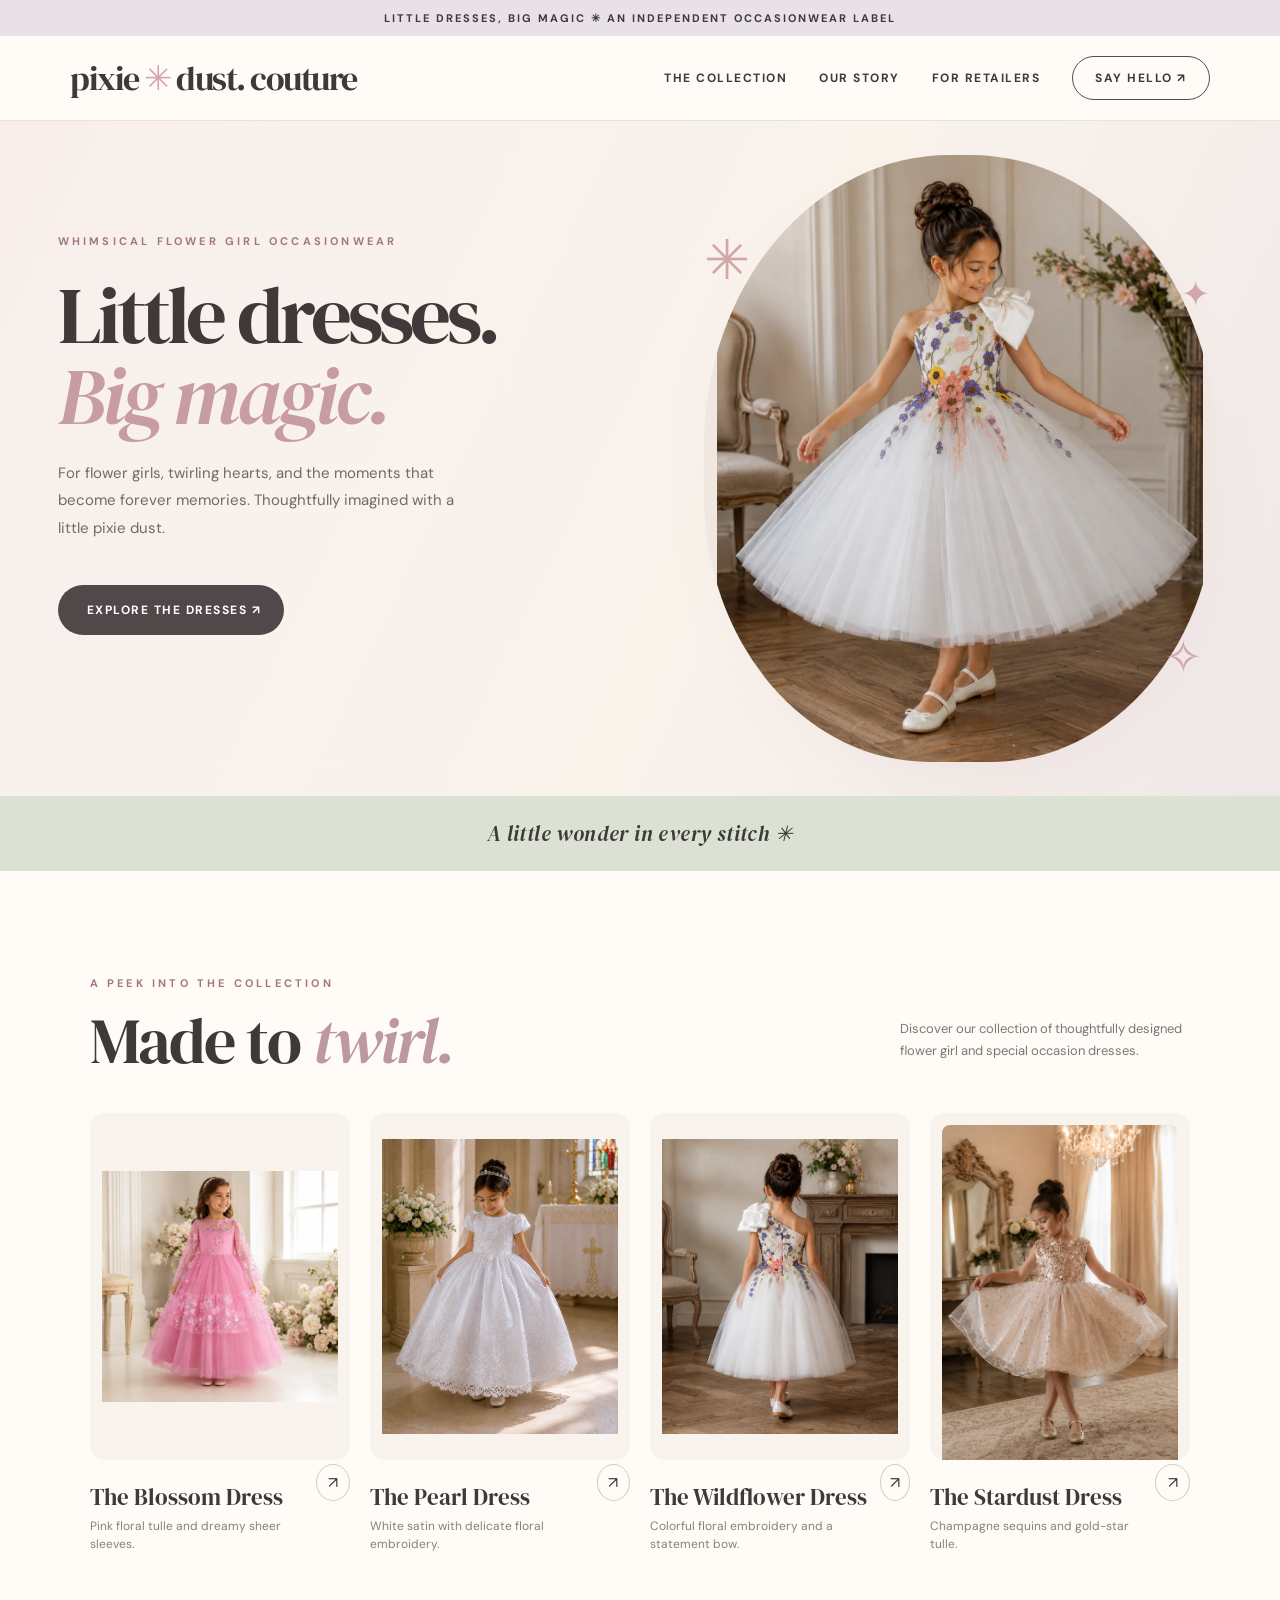
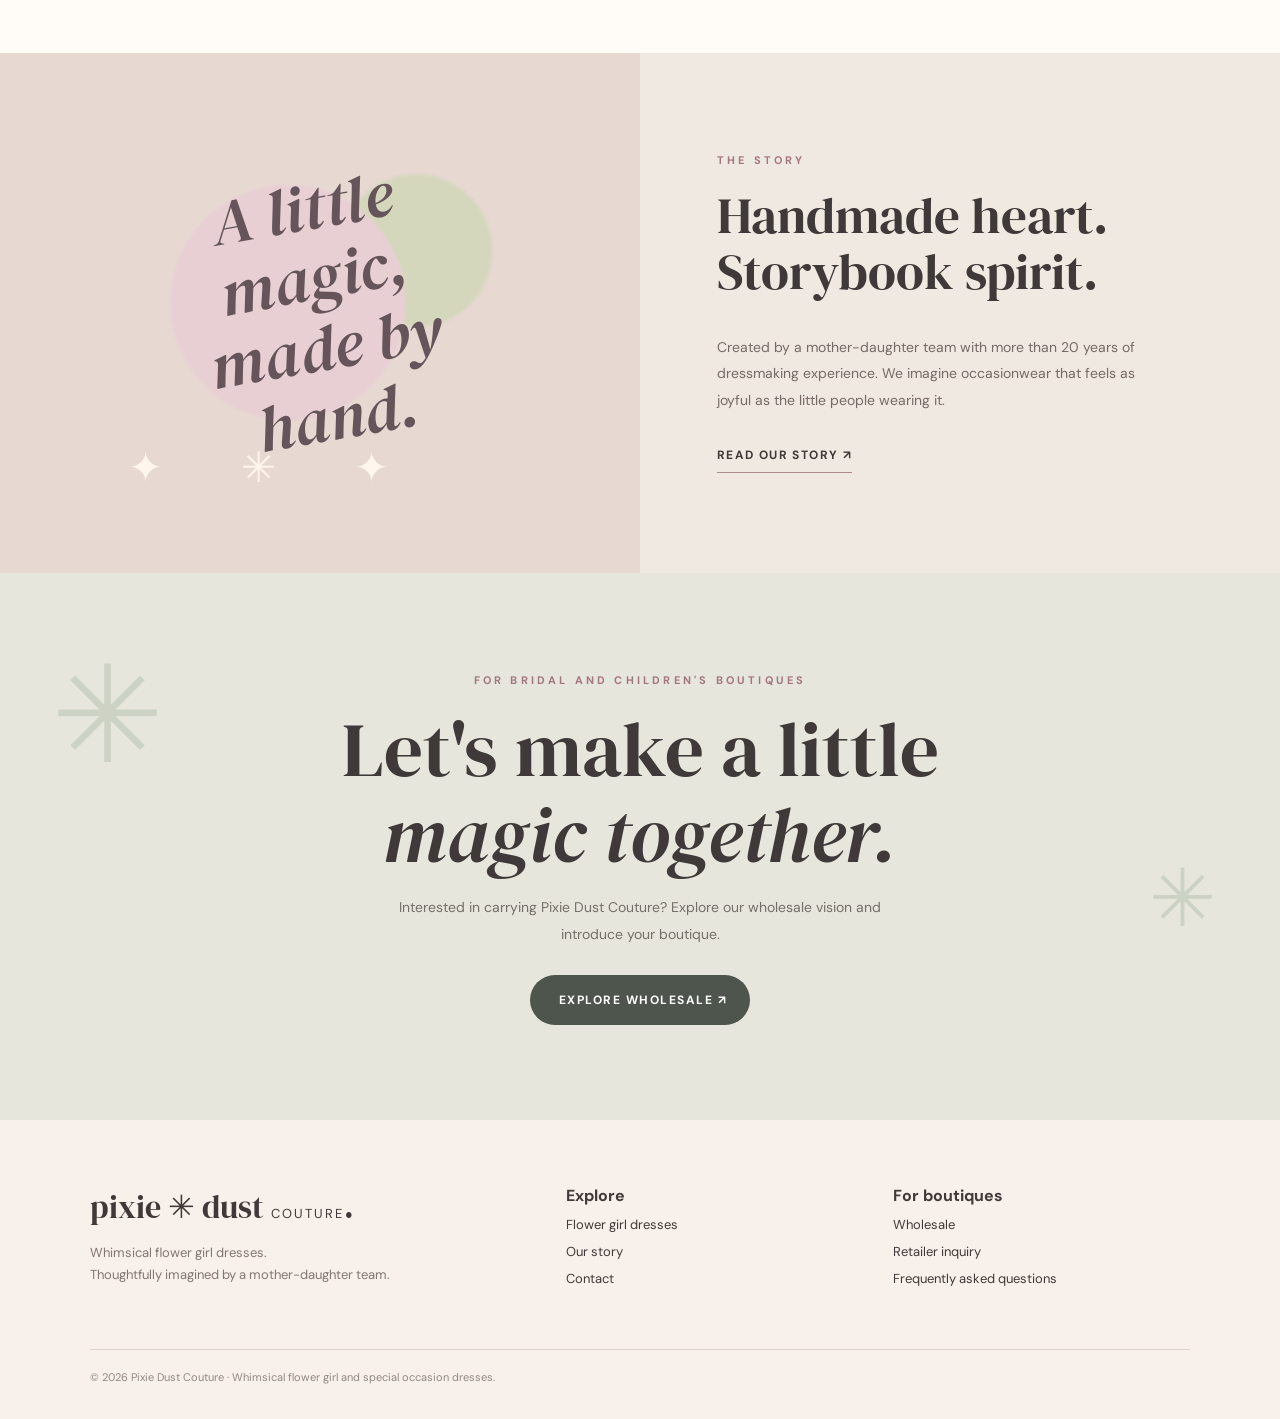
==== commit 3fcef091: "seoncd stage" ====
--- a/index.html
+++ b/index.html
@@ -1,51 +1,3 @@
-<!doctype html><html lang="en"><head><meta charset="utf-8"><meta name="viewport" content="width=device-width,initial-scale=1"><title>Pixie Dust Couture | Whimsical Flower Girl Dresses</title><meta name="description" content="Discover Pixie Dust Couture, a whimsical flower girl dress label created by a mother-daughter team. Explore dress concepts and wholesale partnerships."><meta name="robots" content="index,follow"><link rel="stylesheet" href="style.css"><link rel="preconnect" href="https://fonts.googleapis.com"><link rel="preconnect" href="https://fonts.gstatic.com" crossorigin><link href="https://fonts.googleapis.com/css2?family=DM+Sans:wght@400;500;600;700&family=DM+Serif+Display:ital@0;1&display=swap" rel="stylesheet"></head><body><div class="announcement">Little dresses, big magic ✳ An independent occasionwear label</div><header><a class="logo" href="index.html">pixie <i>✳</i> dust.</a><nav class="nav"><a href="flower-girl-dresses.html">The Collection</a><a href="about.html">Our Story</a><a href="wholesale.html">For Retailers</a><a class="pill" href="contact.html">Say Hello ↗</a></nav></header><main><section class="hero"><div class="hero-copy"><span class="eyebrow">Whimsical flower girl occasionwear</span><h1>Little dresses.<br><em>Big magic.</em></h1><p>For flower girls, twirling hearts, and the moments that become forever memories. Thoughtfully imagined with a little pixie dust.</p><a class="cta" href="flower-girl-dresses.html">Explore the dresses ↗</a></div><div class="hero-art"><div class="oval"></div><img class="hero-photo" src="images/hero.webp" alt="Pixie Dust Couture flower girl dress collection" onerror="this.style.display='none'"><svg viewBox="0 0 280 350" xmlns="http://www.w3.org/2000/svg" role="img" aria-label="Illustration of flower girl dress">
-    <defs><linearGradient id="g7" x1="0" x2="1" y1="0" y2="1"><stop stop-color="#efc9c9"/><stop offset="1" stop-color="#f9e8e1"/></linearGradient></defs>
-    <ellipse cx="140" cy="326" rx="77" ry="9" fill="#8f7771" opacity=".10"/>
-    <path d="M126 37 L154 37 L161 67 L177 81 L171 125 L109 125 L103 81 L119 67Z" fill="#efc9c9" stroke="#b88992" stroke-opacity=".38"/>
-    <path d="M108 82 Q86 79 80 105 Q77 119 95 120 L112 103 M172 82 Q194 79 200 105 Q203 119 185 120 L168 103" fill="#f9e8e1" opacity=".9"/>
-    <path d="M110 120 Q100 157 84 192 Q62 251 43 310 Q140 336 237 310 Q218 251 196 192 Q180 157 170 120Z" fill="url(#g7)" stroke="#b88992" stroke-opacity=".36" stroke-width="1.4"/>
-    <path d="M115 121 Q110 196 79 315 M140 123 L140 323 M165 121 Q170 196 201 315" stroke="white" stroke-width="2.5" opacity=".36" fill="none"/>
-    <path d="M110 121 Q140 134 170 121" fill="none" stroke="#b88992" stroke-width="5" opacity=".7"/>
-    <path d="M125 38 Q140 55 155 38" fill="none" stroke="#fff" stroke-width="5" opacity=".9"/>
-    <g fill="#b88992" opacity=".75"><circle cx="122" cy="121" r="3"/><circle cx="140" cy="124" r="3"/><circle cx="158" cy="121" r="3"/></g>
-    <g fill="#fff" opacity=".68"><circle cx="100" cy="239" r="3"/><circle cx="175" cy="267" r="2.5"/><circle cx="150" cy="209" r="2"/><circle cx="205" cy="288" r="3"/></g></svg><div class="pixie pixie-one" aria-hidden="true"><svg viewBox="0 0 190 225" role="img" aria-label="Whimsical pixie with wings and wand"><defs><linearGradient id="wing" x1="0" y1="0" x2="1" y2="1"><stop stop-color="#fffaf0" stop-opacity=".96"/><stop offset="1" stop-color="#d9c5e9" stop-opacity=".72"/></linearGradient></defs><g stroke="#b69aab" stroke-width="1.5"><path d="M89 104 C34 38 17 91 78 129 C23 114 32 176 94 135" fill="url(#wing)"/><path d="M99 104 C154 38 172 91 111 129 C165 114 157 176 95 135" fill="url(#wing)"/></g><path d="M84 125 Q94 111 105 125 L121 168 Q96 180 70 168Z" fill="#c4b9d2"/><path d="M85 168 L77 197 M105 168 L113 197" stroke="#ae8e82" stroke-width="5" stroke-linecap="round"/><path d="M78 198 L65 202 M112 198 L125 202" stroke="#a891a9" stroke-width="5" stroke-linecap="round"/><path d="M78 125 L51 147 M109 124 L141 93" stroke="#ae8e82" stroke-width="5" stroke-linecap="round"/><circle cx="96" cy="87" r="24" fill="#f5d9c8"/><path d="M73 86 Q66 55 95 58 Q124 55 120 88 Q109 75 105 72 Q92 85 73 86" fill="#947669"/><circle cx="88" cy="90" r="2" fill="#68575b"/><circle cx="104" cy="90" r="2" fill="#68575b"/><path d="M91 101 Q97 105 103 100" fill="none" stroke="#ae7b83" stroke-width="1.5"/><path d="M141 93 L166 46" stroke="#b39872" stroke-width="3" stroke-linecap="round"/><path d="M166 29 L170 42 L184 46 L170 50 L166 64 L161 50 L147 46 L161 42Z" fill="#e8c780"/><g fill="#e4c78c"><circle cx="149" cy="31" r="3"/><circle cx="182" cy="29" r="2"/><circle cx="179" cy="66" r="3"/><circle cx="139" cy="59" r="2"/></g></svg></div><span class="doodle d1">✳</span><span class="doodle d2">✦</span><span class="doodle d3">✧</span></div></section><div class="ribbon">A little wonder in every stitch ✳</div><section class="section"><div class="section-head"><div><span class="eyebrow">A peek into the collection</span><h2>Made to <em>twirl.</em></h2></div><p class="sub">Explore our concept silhouettes and discover the world of Pixie Dust Couture.</p></div><div class="products"><a class="product" href="dresses/daydream.html"><div class="product-art" style="background:#f8e9e5"><img class="uploaded-photo" src="images/daydream.webp" alt="Pixie Dust Couture daydream flower girl dress" onerror="this.style.display='none'" loading="lazy"><svg viewBox="0 0 280 350" xmlns="http://www.w3.org/2000/svg" role="img" aria-label="Illustration of flower girl dress">
-    <defs><linearGradient id="g7" x1="0" x2="1" y1="0" y2="1"><stop stop-color="#efc9c9"/><stop offset="1" stop-color="#f9e8e1"/></linearGradient></defs>
-    <ellipse cx="140" cy="326" rx="77" ry="9" fill="#8f7771" opacity=".10"/>
-    <path d="M126 37 L154 37 L161 67 L177 81 L171 125 L109 125 L103 81 L119 67Z" fill="#efc9c9" stroke="#b88992" stroke-opacity=".38"/>
-    <path d="M108 82 Q86 79 80 105 Q77 119 95 120 L112 103 M172 82 Q194 79 200 105 Q203 119 185 120 L168 103" fill="#f9e8e1" opacity=".9"/>
-    <path d="M110 120 Q100 157 84 192 Q62 251 43 310 Q140 336 237 310 Q218 251 196 192 Q180 157 170 120Z" fill="url(#g7)" stroke="#b88992" stroke-opacity=".36" stroke-width="1.4"/>
-    <path d="M115 121 Q110 196 79 315 M140 123 L140 323 M165 121 Q170 196 201 315" stroke="white" stroke-width="2.5" opacity=".36" fill="none"/>
-    <path d="M110 121 Q140 134 170 121" fill="none" stroke="#b88992" stroke-width="5" opacity=".7"/>
-    <path d="M125 38 Q140 55 155 38" fill="none" stroke="#fff" stroke-width="5" opacity=".9"/>
-    <g fill="#b88992" opacity=".75"><circle cx="122" cy="121" r="3"/><circle cx="140" cy="124" r="3"/><circle cx="158" cy="121" r="3"/></g>
-    <g fill="#fff" opacity=".68"><circle cx="100" cy="239" r="3"/><circle cx="175" cy="267" r="2.5"/><circle cx="150" cy="209" r="2"/><circle cx="205" cy="288" r="3"/></g></svg></div><div class="product-bottom"><div><h3>The Blossom Dress</h3><p>Pink floral tulle and dreamy sheer sleeves.</p></div><span class="round-arrow">↗</span></div></a><a class="product" href="dresses/moonbeam.html"><div class="product-art" style="background:#f3f0e7"><img class="uploaded-photo" src="images/moonbeam.webp" alt="Pixie Dust Couture moonbeam flower girl dress" onerror="this.style.display='none'" loading="lazy"><svg viewBox="0 0 280 350" xmlns="http://www.w3.org/2000/svg" role="img" aria-label="Illustration of flower girl dress">
-    <defs><linearGradient id="g7" x1="0" x2="1" y1="0" y2="1"><stop stop-color="#efc9c9"/><stop offset="1" stop-color="#f9e8e1"/></linearGradient></defs>
-    <ellipse cx="140" cy="326" rx="77" ry="9" fill="#8f7771" opacity=".10"/>
-    <path d="M126 37 L154 37 L161 67 L177 81 L171 125 L109 125 L103 81 L119 67Z" fill="#efc9c9" stroke="#b88992" stroke-opacity=".38"/>
-    <path d="M108 82 Q86 79 80 105 Q77 119 95 120 L112 103 M172 82 Q194 79 200 105 Q203 119 185 120 L168 103" fill="#f9e8e1" opacity=".9"/>
-    <path d="M110 120 Q100 157 84 192 Q62 251 43 310 Q140 336 237 310 Q218 251 196 192 Q180 157 170 120Z" fill="url(#g7)" stroke="#b88992" stroke-opacity=".36" stroke-width="1.4"/>
-    <path d="M115 121 Q110 196 79 315 M140 123 L140 323 M165 121 Q170 196 201 315" stroke="white" stroke-width="2.5" opacity=".36" fill="none"/>
-    <path d="M110 121 Q140 134 170 121" fill="none" stroke="#b88992" stroke-width="5" opacity=".7"/>
-    <path d="M125 38 Q140 55 155 38" fill="none" stroke="#fff" stroke-width="5" opacity=".9"/>
-    <g fill="#b88992" opacity=".75"><circle cx="122" cy="121" r="3"/><circle cx="140" cy="124" r="3"/><circle cx="158" cy="121" r="3"/></g>
-    <g fill="#fff" opacity=".68"><circle cx="100" cy="239" r="3"/><circle cx="175" cy="267" r="2.5"/><circle cx="150" cy="209" r="2"/><circle cx="205" cy="288" r="3"/></g></svg></div><div class="product-bottom"><div><h3>The Pearl Dress</h3><p>White satin with delicate floral embroidery.</p></div><span class="round-arrow">↗</span></div></a><a class="product" href="dresses/meadow.html"><div class="product-art" style="background:#e9eee6"><img class="uploaded-photo" src="images/meadow.webp" alt="Pixie Dust Couture meadow flower girl dress" onerror="this.style.display='none'" loading="lazy"><svg viewBox="0 0 280 350" xmlns="http://www.w3.org/2000/svg" role="img" aria-label="Illustration of flower girl dress">
-    <defs><linearGradient id="g7" x1="0" x2="1" y1="0" y2="1"><stop stop-color="#efc9c9"/><stop offset="1" stop-color="#f9e8e1"/></linearGradient></defs>
-    <ellipse cx="140" cy="326" rx="77" ry="9" fill="#8f7771" opacity=".10"/>
-    <path d="M126 37 L154 37 L161 67 L177 81 L171 125 L109 125 L103 81 L119 67Z" fill="#efc9c9" stroke="#b88992" stroke-opacity=".38"/>
-    <path d="M108 82 Q86 79 80 105 Q77 119 95 120 L112 103 M172 82 Q194 79 200 105 Q203 119 185 120 L168 103" fill="#f9e8e1" opacity=".9"/>
-    <path d="M110 120 Q100 157 84 192 Q62 251 43 310 Q140 336 237 310 Q218 251 196 192 Q180 157 170 120Z" fill="url(#g7)" stroke="#b88992" stroke-opacity=".36" stroke-width="1.4"/>
-    <path d="M115 121 Q110 196 79 315 M140 123 L140 323 M165 121 Q170 196 201 315" stroke="white" stroke-width="2.5" opacity=".36" fill="none"/>
-    <path d="M110 121 Q140 134 170 121" fill="none" stroke="#b88992" stroke-width="5" opacity=".7"/>
-    <path d="M125 38 Q140 55 155 38" fill="none" stroke="#fff" stroke-width="5" opacity=".9"/>
-    <g fill="#b88992" opacity=".75"><circle cx="122" cy="121" r="3"/><circle cx="140" cy="124" r="3"/><circle cx="158" cy="121" r="3"/></g>
-    <g fill="#fff" opacity=".68"><circle cx="100" cy="239" r="3"/><circle cx="175" cy="267" r="2.5"/><circle cx="150" cy="209" r="2"/><circle cx="205" cy="288" r="3"/></g></svg></div><div class="product-bottom"><div><h3>The Wildflower Dress</h3><p>Colorful floral embroidery and a statement bow.</p></div><span class="round-arrow">↗</span></div></a><a class="product" href="dresses/stardust.html"><div class="product-art" style="background:#f0eaf5"><img class="uploaded-photo" src="images/stardust.webp" alt="Pixie Dust Couture stardust flower girl dress" onerror="this.style.display='none'" loading="lazy"><svg viewBox="0 0 280 350" xmlns="http://www.w3.org/2000/svg" role="img" aria-label="Illustration of flower girl dress">
-    <defs><linearGradient id="g7" x1="0" x2="1" y1="0" y2="1"><stop stop-color="#efc9c9"/><stop offset="1" stop-color="#f9e8e1"/></linearGradient></defs>
-    <ellipse cx="140" cy="326" rx="77" ry="9" fill="#8f7771" opacity=".10"/>
-    <path d="M126 37 L154 37 L161 67 L177 81 L171 125 L109 125 L103 81 L119 67Z" fill="#efc9c9" stroke="#b88992" stroke-opacity=".38"/>
-    <path d="M108 82 Q86 79 80 105 Q77 119 95 120 L112 103 M172 82 Q194 79 200 105 Q203 119 185 120 L168 103" fill="#f9e8e1" opacity=".9"/>
-    <path d="M110 120 Q100 157 84 192 Q62 251 43 310 Q140 336 237 310 Q218 251 196 192 Q180 157 170 120Z" fill="url(#g7)" stroke="#b88992" stroke-opacity=".36" stroke-width="1.4"/>
-    <path d="M115 121 Q110 196 79 315 M140 123 L140 323 M165 121 Q170 196 201 315" stroke="white" stroke-width="2.5" opacity=".36" fill="none"/>
-    <path d="M110 121 Q140 134 170 121" fill="none" stroke="#b88992" stroke-width="5" opacity=".7"/>
-    <path d="M125 38 Q140 55 155 38" fill="none" stroke="#fff" stroke-width="5" opacity=".9"/>
-    <g fill="#b88992" opacity=".75"><circle cx="122" cy="121" r="3"/><circle cx="140" cy="124" r="3"/><circle cx="158" cy="121" r="3"/></g>
-    <g fill="#fff" opacity=".68"><circle cx="100" cy="239" r="3"/><circle cx="175" cy="267" r="2.5"/><circle cx="150" cy="209" r="2"/><circle cx="205" cy="288" r="3"/></g></svg></div><div class="product-bottom"><div><h3>The Stardust Dress</h3><p>Champagne sequins and gold-star tulle.</p></div><span class="round-arrow">↗</span></div></a></div></section><section class="story"><div class="story-art"><span>A little magic,<br>made by hand.</span></div><div class="story-copy"><span class="eyebrow">The story</span><h2>Handmade heart.<br>Storybook spirit.</h2><p>Created by a mother-daughter team with more than 20 years of dressmaking experience. We imagine occasionwear that feels as joyful as the little people wearing it.</p><a class="textlink" href="about.html">Read our story ↗</a></div></section><section class="wholesale"><span class="eyebrow">For bridal and children's boutiques</span><h2>Let's make a little<br><em>magic together.</em></h2><p>Interested in carrying Pixie Dust Couture? Explore our wholesale vision and introduce your boutique.</p><a class="cta" href="wholesale.html">Explore wholesale ↗</a></section></main><footer class="footer"><div><h4>pixie ✳ dust <small style="font:normal 13px DM Sans, sans-serif;letter-spacing:2px;text-transform:uppercase">couture</small>.</h4><p>Whimsical flower girl dresses.<br>Thoughtfully imagined by a mother-daughter team.</p></div><div><b>Explore</b><a href="flower-girl-dresses.html">Flower girl dresses</a><a href="about.html">Our story</a><a href="contact.html">Contact</a></div><div><b>For boutiques</b><a href="wholesale.html">Wholesale</a><a href="contact.html">Retailer inquiry</a><a href="faq.html">Frequently asked questions</a></div><div class="copyright">© 2026 Pixie Dust Couture · Website concept · Product artwork and offerings are placeholders, not items currently available for sale.</div></footer><script src="site.js"></script></body></html>+<!DOCTYPE html>
+
+<html lang="en"><head><meta charset="utf-8"/><meta content="width=device-width,initial-scale=1" name="viewport"/><title>Pixie Dust Couture | Whimsical Flower Girl Dresses</title><meta content="Discover Pixie Dust Couture, a whimsical flower girl dress label created by a mother-daughter team. Explore dress concepts and wholesale partnerships." name="description"/><meta content="index,follow" name="robots"/><link href="style.css" rel="stylesheet"/><link href="https://fonts.googleapis.com" rel="preconnect"/><link crossorigin="" href="https://fonts.gstatic.com" rel="preconnect"/><link href="https://fonts.googleapis.com/css2?family=DM+Sans:wght@400;500;600;700&amp;family=DM+Serif+Display:ital@0;1&amp;display=swap" rel="stylesheet"/></head><body><div class="announcement">Little dresses, big magic ✳ An independent occasionwear label</div><header><a class="logo" href="index.html">pixie <i>✳</i> dust. <span class="logo-couture">couture</span></a><nav class="nav"><a href="flower-girl-dresses.html">The Collection</a><a href="about.html">Our Story</a><a href="wholesale.html">For Retailers</a><a class="pill" href="contact.html">Say Hello ↗</a></nav></header><main><section class="hero"><div class="hero-copy"><span class="eyebrow">Whimsical flower girl occasionwear</span><h1>Little dresses.<br/><em>Big magic.</em></h1><p>For flower girls, twirling hearts, and the moments that become forever memories. Thoughtfully imagined with a little pixie dust.</p><a class="cta" href="flower-girl-dresses.html">Explore the dresses ↗</a></div><div class="hero-art"><div class="oval"></div><img alt="Wildflower dress, ivory tulle with colorful floral embroidery and statement bow" class="hero-photo" onerror="this.style.display='none'" src="images/meadow-3.webp"/><span class="doodle d1">✳</span><span class="doodle d2">✦</span><span class="doodle d3">✧</span></div></section><div class="ribbon">A little wonder in every stitch ✳</div><section class="section"><div class="section-head"><div><span class="eyebrow">A peek into the collection</span><h2>Made to <em>twirl.</em></h2></div><p class="sub">Discover our collection of thoughtfully designed flower girl and special occasion dresses.</p></div><div class="products featured-products"><a class="product" href="dresses/daydream.html"><div class="product-art" style="background:#f8e9e5"><img alt="Pixie Dust Couture daydream flower girl dress" class="uploaded-photo" loading="lazy" src="images/daydream.webp"/></div><div class="product-bottom"><div><h3>The Blossom Dress</h3><p>Pink floral tulle and dreamy sheer sleeves.</p></div><span class="round-arrow">↗</span></div></a><a class="product" href="dresses/moonbeam.html"><div class="product-art" style="background:#f3f0e7"><img alt="Pearl Dress in white satin with embroidered bodice, wider portrait view" class="pearl-photo uploaded-photo" loading="lazy" src="images/moonbeam-3.png"/></div><div class="product-bottom"><div><h3>The Pearl Dress</h3><p>White satin with delicate floral embroidery.</p></div><span class="round-arrow">↗</span></div></a><a class="product" href="dresses/meadow.html"><div class="product-art" style="background:#e9eee6"><img alt="Pixie Dust Couture meadow flower girl dress" class="uploaded-photo" loading="lazy" src="images/meadow.webp"/></div><div class="product-bottom"><div><h3>The Wildflower Dress</h3><p>Colorful floral embroidery and a statement bow.</p></div><span class="round-arrow">↗</span></div></a><a class="product" href="dresses/stardust.html"><div class="product-art" style="background:#f0eaf5"><img alt="Pixie Dust Couture stardust flower girl dress" class="uploaded-photo" loading="lazy" src="images/stardust.webp"/></div><div class="product-bottom"><div><h3>The Stardust Dress</h3><p>Champagne sequins and gold-star tulle.</p></div><span class="round-arrow">↗</span></div></a></div></section><section class="story"><div class="story-art"><span>A little magic,<br/>made by hand.</span></div><div class="story-copy"><span class="eyebrow">The story</span><h2>Handmade heart.<br/>Storybook spirit.</h2><p>Created by a mother-daughter team with more than 20 years of dressmaking experience. We imagine occasionwear that feels as joyful as the little people wearing it.</p><a class="textlink" href="about.html">Read our story ↗</a></div></section><section class="wholesale"><span class="eyebrow">For bridal and children's boutiques</span><h2>Let's make a little<br/><em>magic together.</em></h2><p>Interested in carrying Pixie Dust Couture? Explore our wholesale vision and introduce your boutique.</p><a class="cta" href="wholesale.html">Explore wholesale ↗</a></section></main><footer class="footer"><div><h4>pixie ✳ dust <small style="font:normal 13px DM Sans, sans-serif;letter-spacing:2px;text-transform:uppercase">couture</small>.</h4><p>Whimsical flower girl dresses.<br/>Thoughtfully imagined by a mother-daughter team.</p></div><div><b>Explore</b><a href="flower-girl-dresses.html">Flower girl dresses</a><a href="about.html">Our story</a><a href="contact.html">Contact</a></div><div><b>For boutiques</b><a href="wholesale.html">Wholesale</a><a href="contact.html">Retailer inquiry</a><a href="faq.html">Frequently asked questions</a></div><div class="copyright">© 2026 Pixie Dust Couture · Whimsical flower girl and special occasion dresses.</div></footer><script src="site.js"></script></body></html>
--- a/style.css
+++ b/style.css
@@ -31,3 +31,56 @@
 .hero-art>.pixie{z-index:4}
 
 .photo-gallery{max-width:1120px;margin:50px auto 100px;padding:0 24px}.photo-gallery h2{font-family:"DM Serif Display",serif;font-size:clamp(2rem,4vw,3rem);margin-bottom:8px}.photo-gallery p{color:#756c69}.photo-grid{display:grid;grid-template-columns:repeat(auto-fit,minmax(200px,1fr));gap:18px;margin-top:25px}.photo-grid img{width:100%;aspect-ratio:3/4;object-fit:cover;border-radius:18px;transition:transform .25s}.photo-grid img:hover{transform:translateY(-5px)}
+
+/* 2026 Pixie Dust full gallery refresh */
+.products{grid-template-columns:repeat(3,minmax(0,1fr));gap:28px 22px}
+.product-art{aspect-ratio:3/4;min-height:0;border-radius:48% 48% 12px 12px}
+.product-art .uploaded-photo{object-fit:contain;background:transparent}
+.hero-art>.pixie{display:none!important}
+.hero-photo{inset:5% 10%;width:80%;height:90%;object-fit:contain;background:#efe7e0}
+.hero-copy{padding-left:9%}
+.hero h1{font-size:clamp(56px,6.3vw,104px)}
+.product-bottom{align-items:flex-start;padding-top:4px}
+.product p{line-height:1.5}
+@media(max-width:900px){.products{grid-template-columns:repeat(2,minmax(0,1fr))}}
+@media(max-width:540px){.products{gap:20px 12px}.product h3{font-size:19px}.hero h1{font-size:clamp(48px,12vw,66px)}}
+/* Optional gallery images gracefully hide when absent */
+.photo-grid img{object-fit:contain;background:#f8f0ec}
+
+/* Final correction: four featured items, five collection items, complete portraits */
+.products.featured-products{grid-template-columns:repeat(4,minmax(0,1fr));gap:20px}
+.products.collection-products{grid-template-columns:repeat(3,minmax(0,1fr));gap:28px}
+.product-art{aspect-ratio:3/4;min-height:0;overflow:hidden;border-radius:46% 46% 14px 14px;display:grid;place-items:center;padding:12px;background:#f9f3ee!important}
+.product-art .uploaded-photo{position:static;inset:auto;display:block;width:100%;height:100%;max-height:100%;object-fit:contain;object-position:center center;background:transparent!important;border-radius:0}
+.photo-grid img{object-fit:contain}
+.stockist-steps{list-style:decimal outside;margin:24px 0 32px;padding-left:28px;max-width:850px}
+.stockist-steps li{display:list-item;padding:0 0 0 8px;margin:0 0 18px;line-height:1.8;font-size:16px;color:#6d6260}
+.stockist-steps a{border-bottom:1px solid #c5a4aa}
+@media(max-width:900px){.products.featured-products,.products.collection-products{grid-template-columns:repeat(2,minmax(0,1fr))}}
+@media(max-width:480px){.products.featured-products,.products.collection-products{gap:20px 12px}.product-art{padding:6px}}
+
+
+/* Elegant vertical rectangular dress frames */
+.product-art {
+  aspect-ratio: 3 / 4;
+  width: 100%;
+  height: auto;
+  min-height: 0;
+  padding: 12px;
+  border-radius: 14px;
+  background: #f9f3ee !important;
+  overflow: hidden;
+  display: grid;
+  place-items: center;
+}
+
+/* Display the entire dress without cropping */
+.product-art .uploaded-photo {
+  position: static;
+  display: block;
+  width: 100%;
+  height: 100%;
+  object-fit: contain;
+  object-position: center;
+  border-radius: 8px;
+}
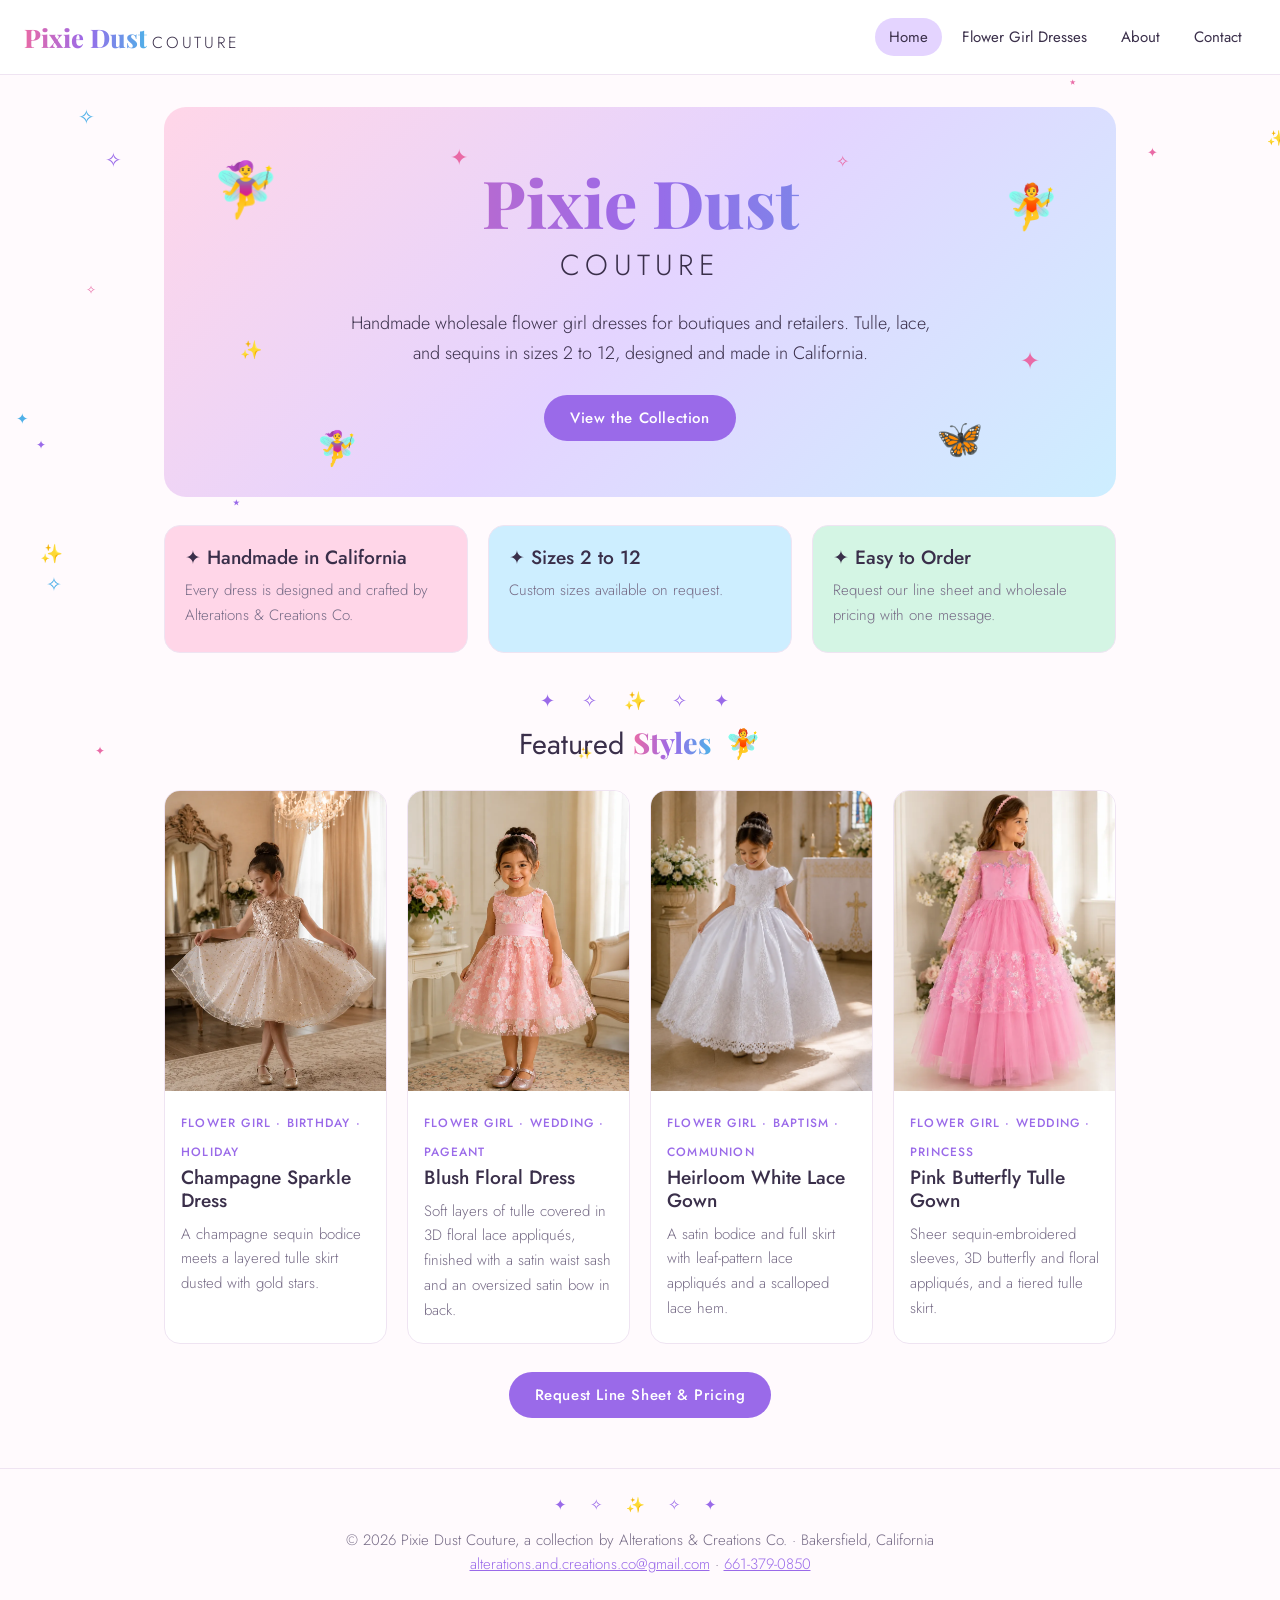
==== commit 3b3c968f: "optimized website" ====
--- a/index.html
+++ b/index.html
@@ -1,3 +1,4 @@
-<!DOCTYPE html>
-
-<html lang="en"><head><meta charset="utf-8"/><meta content="width=device-width,initial-scale=1" name="viewport"/><title>Pixie Dust Couture | Whimsical Flower Girl Dresses</title><meta content="Discover Pixie Dust Couture, a whimsical flower girl dress label created by a mother-daughter team. Explore dress concepts and wholesale partnerships." name="description"/><meta content="index,follow" name="robots"/><link href="style.css" rel="stylesheet"/><link href="https://fonts.googleapis.com" rel="preconnect"/><link crossorigin="" href="https://fonts.gstatic.com" rel="preconnect"/><link href="https://fonts.googleapis.com/css2?family=DM+Sans:wght@400;500;600;700&amp;family=DM+Serif+Display:ital@0;1&amp;display=swap" rel="stylesheet"/></head><body><div class="announcement">Little dresses, big magic ✳ An independent occasionwear label</div><header><a class="logo" href="index.html">pixie <i>✳</i> dust. <span class="logo-couture">couture</span></a><nav class="nav"><a href="flower-girl-dresses.html">The Collection</a><a href="about.html">Our Story</a><a href="wholesale.html">For Retailers</a><a class="pill" href="contact.html">Say Hello ↗</a></nav></header><main><section class="hero"><div class="hero-copy"><span class="eyebrow">Whimsical flower girl occasionwear</span><h1>Little dresses.<br/><em>Big magic.</em></h1><p>For flower girls, twirling hearts, and the moments that become forever memories. Thoughtfully imagined with a little pixie dust.</p><a class="cta" href="flower-girl-dresses.html">Explore the dresses ↗</a></div><div class="hero-art"><div class="oval"></div><img alt="Wildflower dress, ivory tulle with colorful floral embroidery and statement bow" class="hero-photo" onerror="this.style.display='none'" src="images/meadow-3.webp"/><span class="doodle d1">✳</span><span class="doodle d2">✦</span><span class="doodle d3">✧</span></div></section><div class="ribbon">A little wonder in every stitch ✳</div><section class="section"><div class="section-head"><div><span class="eyebrow">A peek into the collection</span><h2>Made to <em>twirl.</em></h2></div><p class="sub">Discover our collection of thoughtfully designed flower girl and special occasion dresses.</p></div><div class="products featured-products"><a class="product" href="dresses/daydream.html"><div class="product-art" style="background:#f8e9e5"><img alt="Pixie Dust Couture daydream flower girl dress" class="uploaded-photo" loading="lazy" src="images/daydream.webp"/></div><div class="product-bottom"><div><h3>The Blossom Dress</h3><p>Pink floral tulle and dreamy sheer sleeves.</p></div><span class="round-arrow">↗</span></div></a><a class="product" href="dresses/moonbeam.html"><div class="product-art" style="background:#f3f0e7"><img alt="Pearl Dress in white satin with embroidered bodice, wider portrait view" class="pearl-photo uploaded-photo" loading="lazy" src="images/moonbeam-3.png"/></div><div class="product-bottom"><div><h3>The Pearl Dress</h3><p>White satin with delicate floral embroidery.</p></div><span class="round-arrow">↗</span></div></a><a class="product" href="dresses/meadow.html"><div class="product-art" style="background:#e9eee6"><img alt="Pixie Dust Couture meadow flower girl dress" class="uploaded-photo" loading="lazy" src="images/meadow.webp"/></div><div class="product-bottom"><div><h3>The Wildflower Dress</h3><p>Colorful floral embroidery and a statement bow.</p></div><span class="round-arrow">↗</span></div></a><a class="product" href="dresses/stardust.html"><div class="product-art" style="background:#f0eaf5"><img alt="Pixie Dust Couture stardust flower girl dress" class="uploaded-photo" loading="lazy" src="images/stardust.webp"/></div><div class="product-bottom"><div><h3>The Stardust Dress</h3><p>Champagne sequins and gold-star tulle.</p></div><span class="round-arrow">↗</span></div></a></div></section><section class="story"><div class="story-art"><span>A little magic,<br/>made by hand.</span></div><div class="story-copy"><span class="eyebrow">The story</span><h2>Handmade heart.<br/>Storybook spirit.</h2><p>Created by a mother-daughter team with more than 20 years of dressmaking experience. We imagine occasionwear that feels as joyful as the little people wearing it.</p><a class="textlink" href="about.html">Read our story ↗</a></div></section><section class="wholesale"><span class="eyebrow">For bridal and children's boutiques</span><h2>Let's make a little<br/><em>magic together.</em></h2><p>Interested in carrying Pixie Dust Couture? Explore our wholesale vision and introduce your boutique.</p><a class="cta" href="wholesale.html">Explore wholesale ↗</a></section></main><footer class="footer"><div><h4>pixie ✳ dust <small style="font:normal 13px DM Sans, sans-serif;letter-spacing:2px;text-transform:uppercase">couture</small>.</h4><p>Whimsical flower girl dresses.<br/>Thoughtfully imagined by a mother-daughter team.</p></div><div><b>Explore</b><a href="flower-girl-dresses.html">Flower girl dresses</a><a href="about.html">Our story</a><a href="contact.html">Contact</a></div><div><b>For boutiques</b><a href="wholesale.html">Wholesale</a><a href="contact.html">Retailer inquiry</a><a href="faq.html">Frequently asked questions</a></div><div class="copyright">© 2026 Pixie Dust Couture · Whimsical flower girl and special occasion dresses.</div></footer><script src="site.js"></script></body></html>+<!DOCTYPE html><html lang="en"><head><meta charset="utf-8"><meta name="viewport" content="width=device-width, initial-scale=1, viewport-fit=cover"><title>Pixie Dust Couture | Wholesale Flower Girl Dresses for Retailers</title><meta name="description" content="Handmade wholesale flower girl dresses in tulle, lace, and sequins. Sizes 2 to 12 for boutiques and retailers. Request a line sheet and pricing."><link rel="canonical" href="https://pixiedustcouture.com/"><meta property="og:type" content="website"><meta property="og:site_name" content="Pixie Dust Couture"><meta property="og:title" content="Pixie Dust Couture | Wholesale Flower Girl Dresses for Retailers"><meta property="og:description" content="Handmade wholesale flower girl dresses in tulle, lace, and sequins. Sizes 2 to 12 for boutiques and retailers. Request a line sheet and pricing."><meta property="og:url" content="https://pixiedustcouture.com/"><meta property="og:image" content="https://pixiedustcouture.com/images/pink-butterfly-tulle-flower-girl-gown-1.webp"><meta name="twitter:card" content="summary_large_image"><script type="application/ld+json">{"@context": "https://schema.org", "@type": "Organization", "name": "Pixie Dust Couture", "url": "https://pixiedustcouture.com/", "email": "alterations.and.creations.co@gmail.com", "telephone": "+16613790850", "description": "Handmade wholesale flower girl dresses for retailers.", "parentOrganization": {"@type": "Organization", "name": "Alterations & Creations Co.", "url": "https://www.alterationsandcreationsco.com"}, "address": {"@type": "PostalAddress", "addressLocality": "Bakersfield", "addressRegion": "CA", "addressCountry": "US"}}</script><link rel="preconnect" href="https://fonts.googleapis.com"><link rel="stylesheet" href="https://fonts.googleapis.com/css2?family=Playfair+Display:wght@800&family=Jost:wght@300;400;500&display=swap"><link rel="stylesheet" href="/style.css"></head><body data-page="home"><header><a class="logo" href="/"><span class="pd">Pixie Dust</span><span class="co">Couture</span></a><nav aria-label="Main navigation"><a href="/" data-v="home">Home</a><a href="/dresses/" data-v="dresses">Flower Girl Dresses</a><a href="/about/" data-v="about">About</a><a href="/contact/" data-v="contact">Contact</a></nav></header><main><div class="hero"><span class="deco" style="font-size:54px;left:5%;top:14%" aria-hidden="true">🧚‍♀️</span><span class="deco" style="font-size:44px;right:6%;top:20%;animation-delay:-2s" aria-hidden="true">🧚</span><span class="deco" style="font-size:34px;left:16%;bottom:8%;animation-delay:-4s" aria-hidden="true">🧚‍♀️</span><span class="deco" style="font-size:38px;right:14%;bottom:10%;animation-delay:-1s" aria-hidden="true">🦋</span><span class="deco s" style="left:30%;top:10%;font-size:22px" aria-hidden="true">✦</span><span class="deco s" style="right:28%;top:12%;font-size:16px;animation-delay:-1s" aria-hidden="true">✧</span><span class="deco s" style="left:8%;top:60%;font-size:18px;animation-delay:-.5s" aria-hidden="true">✨</span><span class="deco s" style="right:8%;top:62%;font-size:24px;animation-delay:-1.6s" aria-hidden="true">✦</span><h1><span class="pd">Pixie Dust</span><span class="co">Couture</span><span class="sr">: Wholesale Flower Girl Dresses</span></h1><p>Handmade wholesale flower girl dresses for boutiques and retailers. Tulle, lace, and sequins in sizes 2 to 12, designed and made in California.</p><a class="btn" href="/dresses/">View the Collection</a></div>
+<div class="grid"><div class="card pt" style="background:var(--p1)"><h3>✦ Handmade in California</h3><p>Every dress is designed and crafted by Alterations &amp; Creations Co.</p></div><div class="card pt" style="background:var(--p3)"><h3>✦ Sizes 2 to 12</h3><p>Custom sizes available on request.</p></div><div class="card pt" style="background:var(--p4)"><h3>✦ Easy to Order</h3><p>Request our line sheet and wholesale pricing with one message.</p></div></div>
+<div class="div" aria-hidden="true">✦ ✧ ✨ ✧ ✦</div><h2 style="text-align:center">Featured <span class="pd">Styles</span> <span class="fy" aria-hidden="true">🧚</span></h2><div class="grid"><a class="card" href="/dresses/"><div class="ph"><img class="" src="/images/champagne-sequin-flower-girl-dress-1.webp" alt="Girl twirling in champagne sequin flower girl dress with starry tulle skirt" width="865" height="1300" loading="lazy"></div><div class="body"><span class="tag">Flower girl · Birthday · Holiday</span><h3>Champagne Sparkle Dress</h3><p>A champagne sequin bodice meets a layered tulle skirt dusted with gold stars.</p></div></a><a class="card" href="/dresses/"><div class="ph"><img class="" src="/images/blush-pink-3d-floral-flower-girl-dress-1.webp" alt="Girl in blush pink flower girl dress with 3D floral lace and satin waist sash" width="865" height="1300" loading="lazy"></div><div class="body"><span class="tag">Flower girl · Wedding · Pageant</span><h3>Blush Floral Dress</h3><p>Soft layers of tulle covered in 3D floral lace appliqués, finished with a satin waist sash and an oversized satin bow in back.</p></div></a><a class="card" href="/dresses/"><div class="ph"><img class="" src="/images/white-lace-satin-communion-baptism-dress-1.webp" alt="Girl in white satin flower girl dress with lace appliqué skirt twirling in a chapel" width="1000" height="1250" loading="lazy"></div><div class="body"><span class="tag">Flower girl · Baptism · Communion</span><h3>Heirloom White Lace Gown</h3><p>A satin bodice and full skirt with leaf-pattern lace appliqués and a scalloped lace hem.</p></div></a><a class="card" href="/dresses/"><div class="ph"><img class="" src="/images/pink-butterfly-tulle-flower-girl-gown-1.webp" alt="Girl in pink tulle flower girl gown with sheer sequin sleeves and 3D butterflies" width="1000" height="893" loading="lazy"></div><div class="body"><span class="tag">Flower girl · Wedding · Princess</span><h3>Pink Butterfly Tulle Gown</h3><p>Sheer sequin-embroidered sleeves, 3D butterfly and floral appliqués, and a tiered tulle skirt.</p></div></a></div>
+<p style="text-align:center"><a class="btn" href="/contact/">Request Line Sheet &amp; Pricing</a></p></main><footer><div class="div" aria-hidden="true" style="margin:0 0 10px">✦ ✧ ✨ ✧ ✦</div>&copy; 2026 Pixie Dust Couture, a collection by Alterations &amp; Creations Co. &middot; Bakersfield, California<br><a href="mailto:alterations.and.creations.co@gmail.com">alterations.and.creations.co@gmail.com</a> &middot; <a href="tel:+16613790850">661-379-0850</a></footer><script src="/site.js"></script></body></html>
--- a/style.css
+++ b/style.css
@@ -1,86 +1,47 @@
 
-:root{--ink:#3f3a39;--rose:#d8a9a5;--cream:#fffcf7;--sage:#a6b49d;--lav:#ded3e8}*{box-sizing:border-box}html{scroll-behavior:smooth}body{margin:0;color:var(--ink);background:var(--cream);font-family:"DM Sans",Arial,sans-serif}a{text-decoration:none;color:inherit}button,input,textarea{font:inherit}button{cursor:pointer}header{height:85px;display:flex;align-items:center;justify-content:space-between;padding:0 5.5%;position:sticky;top:0;z-index:10;background:#fffcf7eb;backdrop-filter:blur(14px);border-bottom:1px solid #e9e2da}.logo{font:34px "DM Serif Display",serif;letter-spacing:-1.5px;white-space:nowrap}.logo i{font-style:normal;color:#d5a6b1}.nav{display:flex;align-items:center;gap:32px;font-size:12px;font-weight:700;letter-spacing:1.5px;text-transform:uppercase}.nav a:hover{color:#b68a94}.pill{border:1px solid #544b4a;padding:13px 22px;border-radius:100px;transition:.25s}.pill:hover{background:#443d3b;color:white}.announcement{text-align:center;background:#e9e1e8;padding:11px;font-size:11px;letter-spacing:2px;text-transform:uppercase;font-weight:700}.hero{min-height:675px;background:linear-gradient(115deg,#f8efed 0%,#f9f3ec 57%,#f0e7e8 100%);display:grid;grid-template-columns:1fr 1fr;overflow:hidden;position:relative}.hero-copy{padding:108px 4% 95px 11%;position:relative;z-index:2}.eyebrow{font-size:11px;text-transform:uppercase;letter-spacing:3.2px;font-weight:700;color:#a47780}.hero h1{font:clamp(65px,7.5vw,118px)/.99 "DM Serif Display",serif;letter-spacing:-4px;margin:25px 0}.hero h1 em{color:#c89ca5;font-weight:400}.hero p{max-width:405px;line-height:1.85;font-size:15px;color:#746965}.cta{display:inline-flex;align-items:center;gap:28px;border-radius:100px;background:#514849;color:white;padding:17px 23px 17px 29px;margin-top:27px;font-size:12px;letter-spacing:1.5px;text-transform:uppercase;font-weight:700;transition:transform .25s,background .25s}.cta:hover{transform:translateY(-4px);background:#ad8592}.hero-art{position:relative;display:grid;place-items:center}.oval{width:min(75%,420px);height:510px;border-radius:48% 48% 44% 44%;background:#e5d2d1;position:absolute;transform:rotate(-7deg);box-shadow:0 28px 90px #9d757326}.hero-art svg{width:min(82%,440px);height:520px;position:relative;z-index:1;filter:drop-shadow(0 16px 9px #947b7b30);animation:float 5s ease-in-out infinite}.doodle{position:absolute;font:55px "DM Serif Display",serif;color:#d2a7aa;z-index:2;animation:twinkle 3s ease-in-out infinite}.d1{left:10%;top:15%}.d2{right:11%;top:22%;font-size:35px;animation-delay:1s}.d3{right:12%;bottom:16%;font-size:46px;animation-delay:1.8s}.stamp{position:absolute;right:8%;bottom:10%;background:#fff9ef;border:1px solid #e6d8d0;border-radius:100%;height:112px;width:112px;display:grid;place-content:center;text-align:center;transform:rotate(12deg);z-index:2;font:italic 18px "DM Serif Display",serif;line-height:1.1}.ribbon{text-align:center;padding:23px 10px;background:#dbe2d4;font:italic 21px "DM Serif Display",serif;letter-spacing:.4px}.section{padding:100px 7%}.section-head{display:flex;justify-content:space-between;align-items:end;gap:20px;margin-bottom:38px}.section h2{font:clamp(42px,5vw,72px)/1.08 "DM Serif Display",serif;letter-spacing:-2px;margin:14px 0 0}.section h2 em{color:#bd98a3}.sub{font-size:13px;color:#817574;max-width:290px;line-height:1.7}.products{display:grid;grid-template-columns:repeat(4,1fr);gap:18px}.product-art{position:relative;border-radius:180px 180px 14px 14px;min-height:365px;display:flex;align-items:center;justify-content:center;overflow:hidden;transition:transform .35s}.product:hover .product-art{transform:translateY(-8px)}.product-art svg{width:95%;height:340px;filter:drop-shadow(0 7px 4px #5e514b1a)}.tiny-star{position:absolute;right:17%;top:10%;color:#fff;font-size:38px}.product-bottom{display:flex;align-items:center;justify-content:space-between;gap:8px}.product h3{font:23px "DM Serif Display",serif;margin:17px 0 4px}.product p{font-size:12px;color:#8c7e79;margin:0}.round-arrow{width:37px;height:37px;border:1px solid #d7c9c4;border-radius:50%;display:grid;place-items:center}.story{display:grid;grid-template-columns:1fr 1fr;background:#f0e9e1}.story-art{min-height:480px;background:radial-gradient(circle at 45% 48%,#e8cfd4 0 26%,transparent 27%),radial-gradient(circle at 65% 38%,#d5d7bd 0 14%,transparent 15%),#e7d8d2;display:grid;place-items:center;position:relative;overflow:hidden}.story-art span{font:italic clamp(42px,5vw,75px) "DM Serif Display",serif;transform:rotate(-10deg);text-align:center;max-width:340px;line-height:1.1;color:#65555b;z-index:1}.story-art:after{content:"✦   ✳   ✦";position:absolute;bottom:15%;left:20%;font-size:42px;color:#fff6ed;letter-spacing:35px}.story-copy{padding:100px 12%;display:flex;flex-direction:column;align-items:start;justify-content:center}.story-copy h2{font:clamp(42px,4vw,65px)/1.1 "DM Serif Display",serif;margin:20px 0}.story-copy p{line-height:1.9;font-size:14px;color:#756a65;max-width:450px}.textlink{font-size:12px;font-weight:700;letter-spacing:1.4px;text-transform:uppercase;border-bottom:1px solid #ad8a8e;padding-bottom:9px;margin-top:20px}.wholesale{padding:95px 7%;background:#e6e6dc;text-align:center;position:relative;overflow:hidden}.wholesale h2{font:clamp(45px,6vw,78px)/1.1 "DM Serif Display",serif;margin:18px auto;max-width:740px}.wholesale p{max-width:540px;margin:0 auto;line-height:1.9;color:#746f68;font-size:14px}.wholesale .cta{background:#4d554c}.wholesale:before,.wholesale:after{content:"✳";position:absolute;font-size:135px;color:#ccd2c4;top:10%;left:4%;animation:spin 32s linear infinite}.wholesale:after{left:auto;right:5%;top:50%;font-size:80px}.footer{background:#f8f0ea;padding:65px 7% 35px;display:grid;grid-template-columns:1.5fr 1fr 1fr;gap:30px}.footer h4{font:32px "DM Serif Display",serif;margin:0}.footer p{color:#827673;font-size:13px;line-height:1.7}.footer a{display:block;margin:10px 0;font-size:13px}.copyright{grid-column:1/-1;border-top:1px solid #dfd3cc;padding-top:20px;margin-top:20px;font-size:11px;color:#938780}.modal{position:fixed;inset:0;background:#272121a8;display:none;align-items:center;justify-content:center;z-index:30;padding:20px}.modal.open{display:flex}.dialog{background:#fffaf5;width:min(100%,520px);padding:38px;border-radius:18px;position:relative;box-shadow:0 25px 80px #0003}.dialog h2{font:40px "DM Serif Display",serif;margin:5px 0 10px}.dialog p{font-size:13px;color:#746965;line-height:1.7}.close{position:absolute;right:20px;top:18px;background:none;border:0;font-size:25px}.fields{display:grid;gap:10px;margin-top:20px}.fields input,.fields textarea{width:100%;border:1px solid #e5d9d3;border-radius:7px;background:#fff;padding:13px;font-size:13px}.fields button{background:#544b4a;color:white;border:0;padding:15px;border-radius:100px}.note{font-size:11px!important}.reveal{opacity:0;transform:translateY(25px);transition:opacity .7s,transform .7s}.reveal.visible{opacity:1;transform:translateY(0)}@keyframes float{50%{transform:translateY(-15px) rotate(2deg)}}@keyframes twinkle{50%{opacity:.25;transform:scale(.8) rotate(25deg)}}@keyframes spin{to{transform:rotate(360deg)}}@media(max-width:850px){.nav{gap:13px}.nav a:not(.pill){display:none}.hero{grid-template-columns:1fr}.hero-copy{padding:72px 8% 25px}.hero h1{font-size:70px}.hero-art{min-height:430px}.oval{height:350px;width:300px}.hero-art svg{height:420px}.products{grid-template-columns:repeat(2,1fr)}.story{grid-template-columns:1fr}.story-copy{padding:60px 8%}.story-art{min-height:350px}.section{padding:65px 6%}.footer{grid-template-columns:1fr 1fr}.footer>div:first-child{grid-column:1/-1}}@media(max-width:480px){header{padding:0 5%;height:73px}.logo{font-size:28px}.pill{padding:10px 13px;font-size:10px}.hero h1{font-size:60px}.section-head{display:block}.products{gap:12px}.product-art{min-height:235px}.product-art svg{height:240px}.product h3{font-size:18px}.product p{font-size:11px}.round-arrow{display:none}.ribbon{font-size:17px}.wholesale:before,.wholesale:after{display:none}.footer{grid-template-columns:1fr}}@media(prefers-reduced-motion:reduce){*,*:before,*:after{animation:none!important;transition:none!important}.reveal{opacity:1;transform:none}}
-.pixie{position:absolute;z-index:4;width:175px;left:0;top:13%;filter:drop-shadow(0 10px 9px #7b647322);animation:pixieHover 5.5s ease-in-out infinite}.pixie svg{width:100%;height:auto;animation:none;filter:none}.pixie-one{transform:rotate(-10deg)}@keyframes pixieHover{0%,100%{translate:0 0;rotate:-6deg}50%{translate:14px -19px;rotate:5deg}}@media(max-width:850px){.pixie{width:135px;left:6%;top:3%}}@media(max-width:480px){.pixie{width:110px;left:0;top:5%}}@media(prefers-reduced-motion:reduce){.pixie{animation:none}}
-
-.page-hero{padding:90px 7% 65px;background:linear-gradient(120deg,#f7ecec,#f6f3e9);position:relative;overflow:hidden}
-.page-hero h1{font:clamp(52px,7vw,94px)/1.05 "DM Serif Display",serif;letter-spacing:-2px;max-width:850px;margin:20px 0}
-.page-hero p{max-width:650px;line-height:1.9;color:#786b69}
-.breadcrumb{font-size:12px;color:#8a7e7a;margin-bottom:20px}
-.content{padding:65px 7%;max-width:1200px;margin:auto}
-.content h2{font:clamp(32px,4vw,54px) "DM Serif Display",serif}
-.content p{line-height:1.9;color:#766a65}
-.content-grid{display:grid;grid-template-columns:repeat(2,1fr);gap:30px}
-.info-card{padding:32px;background:#f7f0ec;border-radius:18px}
-.info-card h3{font:28px "DM Serif Display",serif}
-.mini-pixie{position:absolute;right:8%;top:5%;width:130px;transform:rotate(12deg);opacity:.8;animation:float 6s ease-in-out infinite}
-.detail-grid{display:grid;grid-template-columns:1fr 1fr;gap:55px;align-items:center}
-.detail-art{background:#f8e9e5;border-radius:230px 230px 18px 18px;display:grid;place-items:center;min-height:500px}
-.detail-art svg{width:90%;max-height:480px}
-.tag{display:inline-block;border-radius:50px;background:#e7e0e6;padding:8px 14px;font-size:11px;letter-spacing:1px;text-transform:uppercase}
-.notice{background:#f5ede2;padding:16px 22px;border-left:3px solid #bc9a92;border-radius:4px;color:#776c68;font-size:13px;line-height:1.7}
-.inline-form{display:grid;gap:12px;max-width:630px}
-.inline-form input,.inline-form textarea{padding:14px 15px;border:1px solid #d9c9c5;background:#fff;border-radius:7px;width:100%}
-.inline-form button{border:0;background:#514849;color:#fff;border-radius:30px;padding:16px}
-details{border-bottom:1px solid #dfd4ce;padding:18px 0}summary{cursor:pointer;font-weight:600}
-@media(max-width:800px){.content-grid,.detail-grid{grid-template-columns:1fr}.mini-pixie{width:75px;right:4%}.page-hero{padding:65px 7%}.detail-art{min-height:320px}}
-
-/* Drop-in photography: place optimized WebP images in /images. */
-.product-art,.detail-art{position:relative;overflow:hidden}
-.uploaded-photo{position:absolute;inset:0;width:100%;height:100%;object-fit:cover;z-index:2}
-.hero-photo{position:absolute;inset:6% 12%;width:76%;height:88%;object-fit:cover;border-radius:48% 48% 44% 44%;z-index:1}
-.hero-art>.pixie{z-index:4}
-
-.photo-gallery{max-width:1120px;margin:50px auto 100px;padding:0 24px}.photo-gallery h2{font-family:"DM Serif Display",serif;font-size:clamp(2rem,4vw,3rem);margin-bottom:8px}.photo-gallery p{color:#756c69}.photo-grid{display:grid;grid-template-columns:repeat(auto-fit,minmax(200px,1fr));gap:18px;margin-top:25px}.photo-grid img{width:100%;aspect-ratio:3/4;object-fit:cover;border-radius:18px;transition:transform .25s}.photo-grid img:hover{transform:translateY(-5px)}
-
-/* 2026 Pixie Dust full gallery refresh */
-.products{grid-template-columns:repeat(3,minmax(0,1fr));gap:28px 22px}
-.product-art{aspect-ratio:3/4;min-height:0;border-radius:48% 48% 12px 12px}
-.product-art .uploaded-photo{object-fit:contain;background:transparent}
-.hero-art>.pixie{display:none!important}
-.hero-photo{inset:5% 10%;width:80%;height:90%;object-fit:contain;background:#efe7e0}
-.hero-copy{padding-left:9%}
-.hero h1{font-size:clamp(56px,6.3vw,104px)}
-.product-bottom{align-items:flex-start;padding-top:4px}
-.product p{line-height:1.5}
-@media(max-width:900px){.products{grid-template-columns:repeat(2,minmax(0,1fr))}}
-@media(max-width:540px){.products{gap:20px 12px}.product h3{font-size:19px}.hero h1{font-size:clamp(48px,12vw,66px)}}
-/* Optional gallery images gracefully hide when absent */
-.photo-grid img{object-fit:contain;background:#f8f0ec}
-
-/* Final correction: four featured items, five collection items, complete portraits */
-.products.featured-products{grid-template-columns:repeat(4,minmax(0,1fr));gap:20px}
-.products.collection-products{grid-template-columns:repeat(3,minmax(0,1fr));gap:28px}
-.product-art{aspect-ratio:3/4;min-height:0;overflow:hidden;border-radius:46% 46% 14px 14px;display:grid;place-items:center;padding:12px;background:#f9f3ee!important}
-.product-art .uploaded-photo{position:static;inset:auto;display:block;width:100%;height:100%;max-height:100%;object-fit:contain;object-position:center center;background:transparent!important;border-radius:0}
-.photo-grid img{object-fit:contain}
-.stockist-steps{list-style:decimal outside;margin:24px 0 32px;padding-left:28px;max-width:850px}
-.stockist-steps li{display:list-item;padding:0 0 0 8px;margin:0 0 18px;line-height:1.8;font-size:16px;color:#6d6260}
-.stockist-steps a{border-bottom:1px solid #c5a4aa}
-@media(max-width:900px){.products.featured-products,.products.collection-products{grid-template-columns:repeat(2,minmax(0,1fr))}}
-@media(max-width:480px){.products.featured-products,.products.collection-products{gap:20px 12px}.product-art{padding:6px}}
-
-
-/* Elegant vertical rectangular dress frames */
-.product-art {
-  aspect-ratio: 3 / 4;
-  width: 100%;
-  height: auto;
-  min-height: 0;
-  padding: 12px;
-  border-radius: 14px;
-  background: #f9f3ee !important;
-  overflow: hidden;
-  display: grid;
-  place-items: center;
-}
-
-/* Display the entire dress without cropping */
-.product-art .uploaded-photo {
-  position: static;
-  display: block;
-  width: 100%;
-  height: 100%;
-  object-fit: contain;
-  object-position: center;
-  border-radius: 8px;
-}
+:root{--bg:#fffafd;--surface:#fff;--text:#3a2f4a;--muted:#766b86;--line:#efe4f2;--p1:#ffd6e8;--p2:#e4d4ff;--p3:#cdeeff;--p4:#d4f5e4;--p5:#fff0c9;--g1:#e96aa6;--g2:#9a6ae9;--g3:#4fb0e8;--btn:#9a6ae9;--btn-text:#fff;color-scheme:light}
+@media(prefers-color-scheme:dark){:root{--bg:#1b1624;--surface:#251e30;--text:#f6eefb;--muted:#bfb2cc;--line:#3a3048;--p1:#4a2a3d;--p2:#3a2d58;--p3:#25405a;--p4:#264a3c;--p5:#52472a;--g1:#ff8cc3;--g2:#b794ff;--g3:#6fcbff;--btn:#b794ff;--btn-text:#1b1624;color-scheme:dark}}
+:root{box-sizing:border-box;padding-top:env(safe-area-inset-top,0px);padding-bottom:env(safe-area-inset-bottom,0px)}
+*,*::before,*::after{box-sizing:inherit}
+body{margin:0;background:var(--bg);color:var(--text);font:300 18px/1.65 Jost,"Helvetica Neue",Arial,sans-serif}
+h1,h2,h3{font-weight:400;line-height:1.2;margin:0 0 .5em}h1{font-size:clamp(2rem,6vw,3.3rem)}h2{font-size:1.8rem}h3{font-size:1.2rem;font-weight:500}
+a{color:var(--g2)}
+.pd{font-family:"Playfair Display",Georgia,serif;font-weight:800;background:linear-gradient(90deg,var(--g1),var(--g2),var(--g3));-webkit-background-clip:text;background-clip:text;color:transparent;-webkit-text-fill-color:transparent}
+.co{font-weight:300;letter-spacing:.18em;text-transform:uppercase}
+.sr{position:absolute;width:1px;height:1px;overflow:hidden;clip:rect(0 0 0 0);white-space:nowrap}
+header{display:flex;flex-wrap:wrap;align-items:center;justify-content:space-between;gap:12px;padding:16px 24px;border-bottom:1px solid var(--line);background:var(--surface)}
+.logo{text-decoration:none;color:var(--text);white-space:nowrap}.logo .pd{font-size:1.6rem}.logo .co{font-size:1rem;margin-left:.3em}
+nav{display:flex;gap:6px;flex-wrap:wrap}nav a{font:400 15px Jost,sans-serif;padding:8px 14px;border-radius:20px;text-decoration:none;color:var(--text)}nav a.on{background:var(--p2)}
+main{max-width:1000px;margin:0 auto;padding:32px 24px}
+.view{display:none}.view.on{display:block}
+.hero{position:relative;overflow:hidden;background:linear-gradient(135deg,var(--p1),var(--p2) 50%,var(--p3));border-radius:22px;padding:56px 28px;text-align:center}
+.hero>:not(.deco){position:relative;z-index:1}
+.hero h1 .pd{font-size:1.25em;display:block}.hero h1 .co{display:block;font-size:.55em;margin-top:.2em}
+.hero p{max-width:580px;margin:14px auto 26px}
+.btn{display:inline-block;border:0;cursor:pointer;background:var(--btn);color:var(--btn-text);padding:12px 26px;border-radius:28px;font:500 15px Jost,sans-serif;text-decoration:none;letter-spacing:.04em;transition:box-shadow .25s}.btn:hover{box-shadow:0 0 18px var(--g1)}
+.grid{display:grid;grid-template-columns:repeat(auto-fit,minmax(220px,1fr));gap:20px;margin:28px 0}
+.card{display:block;background:var(--surface);border:1px solid var(--line);border-radius:16px;overflow:hidden;text-decoration:none;color:var(--text);transition:transform .25s}.card:hover{transform:translateY(-4px) rotate(-.6deg)}
+.card .body{padding:16px}.card p{margin:.3em 0;color:var(--muted);font-size:15px}
+.ph img{width:100%;height:300px;object-fit:cover;object-position:top;display:block}
+.pt{border-radius:16px;padding:20px}.pt p{margin:.3em 0}
+.tag{font:500 12px Jost,sans-serif;color:var(--g2);text-transform:uppercase;letter-spacing:.1em}
+.dress{display:grid;grid-template-columns:repeat(auto-fit,minmax(300px,1fr));gap:28px;margin:44px 0;scroll-margin-top:20px}
+.gal .main{width:100%;height:auto;border-radius:16px;display:block;background:var(--p1)}
+.th{display:flex;gap:8px;margin-top:10px;flex-wrap:wrap}.tb{border:2px solid var(--line);border-radius:10px;padding:0;background:none;cursor:pointer;width:62px;height:62px;overflow:hidden}.tb img{width:100%;height:100%;object-fit:cover;display:block}
+.info ul{padding-left:1.2em;margin:.5em 0}.info li{margin:.2em 0}.meta{color:var(--muted);font-size:16px}
+.two{display:grid;grid-template-columns:repeat(auto-fit,minmax(280px,1fr));gap:32px;align-items:center}.two img{width:100%;height:auto;border-radius:18px}
+dl{display:grid;grid-template-columns:auto 1fr;gap:8px 20px}dt{font-weight:500}dd{margin:0;color:var(--muted)}
+form{display:grid;gap:14px;max-width:560px}label{display:grid;gap:4px;font-size:16px}
+input,textarea{font:300 17px Jost,sans-serif;padding:10px 12px;border:1px solid var(--line);border-radius:10px;background:var(--surface);color:var(--text)}
+.div{text-align:center;letter-spacing:.6em;color:var(--g2);margin:34px 0 8px}
+.deco{position:absolute;z-index:0;pointer-events:none;line-height:1;animation:float 6s ease-in-out infinite}
+.deco.s{color:var(--g1);animation:twinkle 2.4s ease-in-out infinite}
+.fy{display:inline-block;animation:float 5s ease-in-out infinite;margin-left:.2em}
+@keyframes float{0%,100%{transform:translateY(0) rotate(-4deg)}50%{transform:translateY(-14px) rotate(4deg)}}
+@keyframes twinkle{0%,100%{opacity:.25;transform:scale(.7)}50%{opacity:1;transform:scale(1.2)}}
+#stars{position:fixed;inset:0;pointer-events:none;z-index:0;overflow:hidden}#stars i{position:absolute;font-style:normal;animation:twinkle 3s ease-in-out infinite}
+header,main,footer{position:relative;z-index:1}
+.trail{position:fixed;pointer-events:none;z-index:50;font-size:16px;animation:fade .9s ease-out forwards}
+@keyframes fade{to{opacity:0;transform:translateY(18px) scale(.3) rotate(90deg)}}
+footer{border-top:1px solid var(--line);padding:24px;text-align:center;font-size:15px;color:var(--muted)}
+@media(prefers-reduced-motion:reduce){.deco,.fy,#stars i{animation:none}.card{transition:none}}
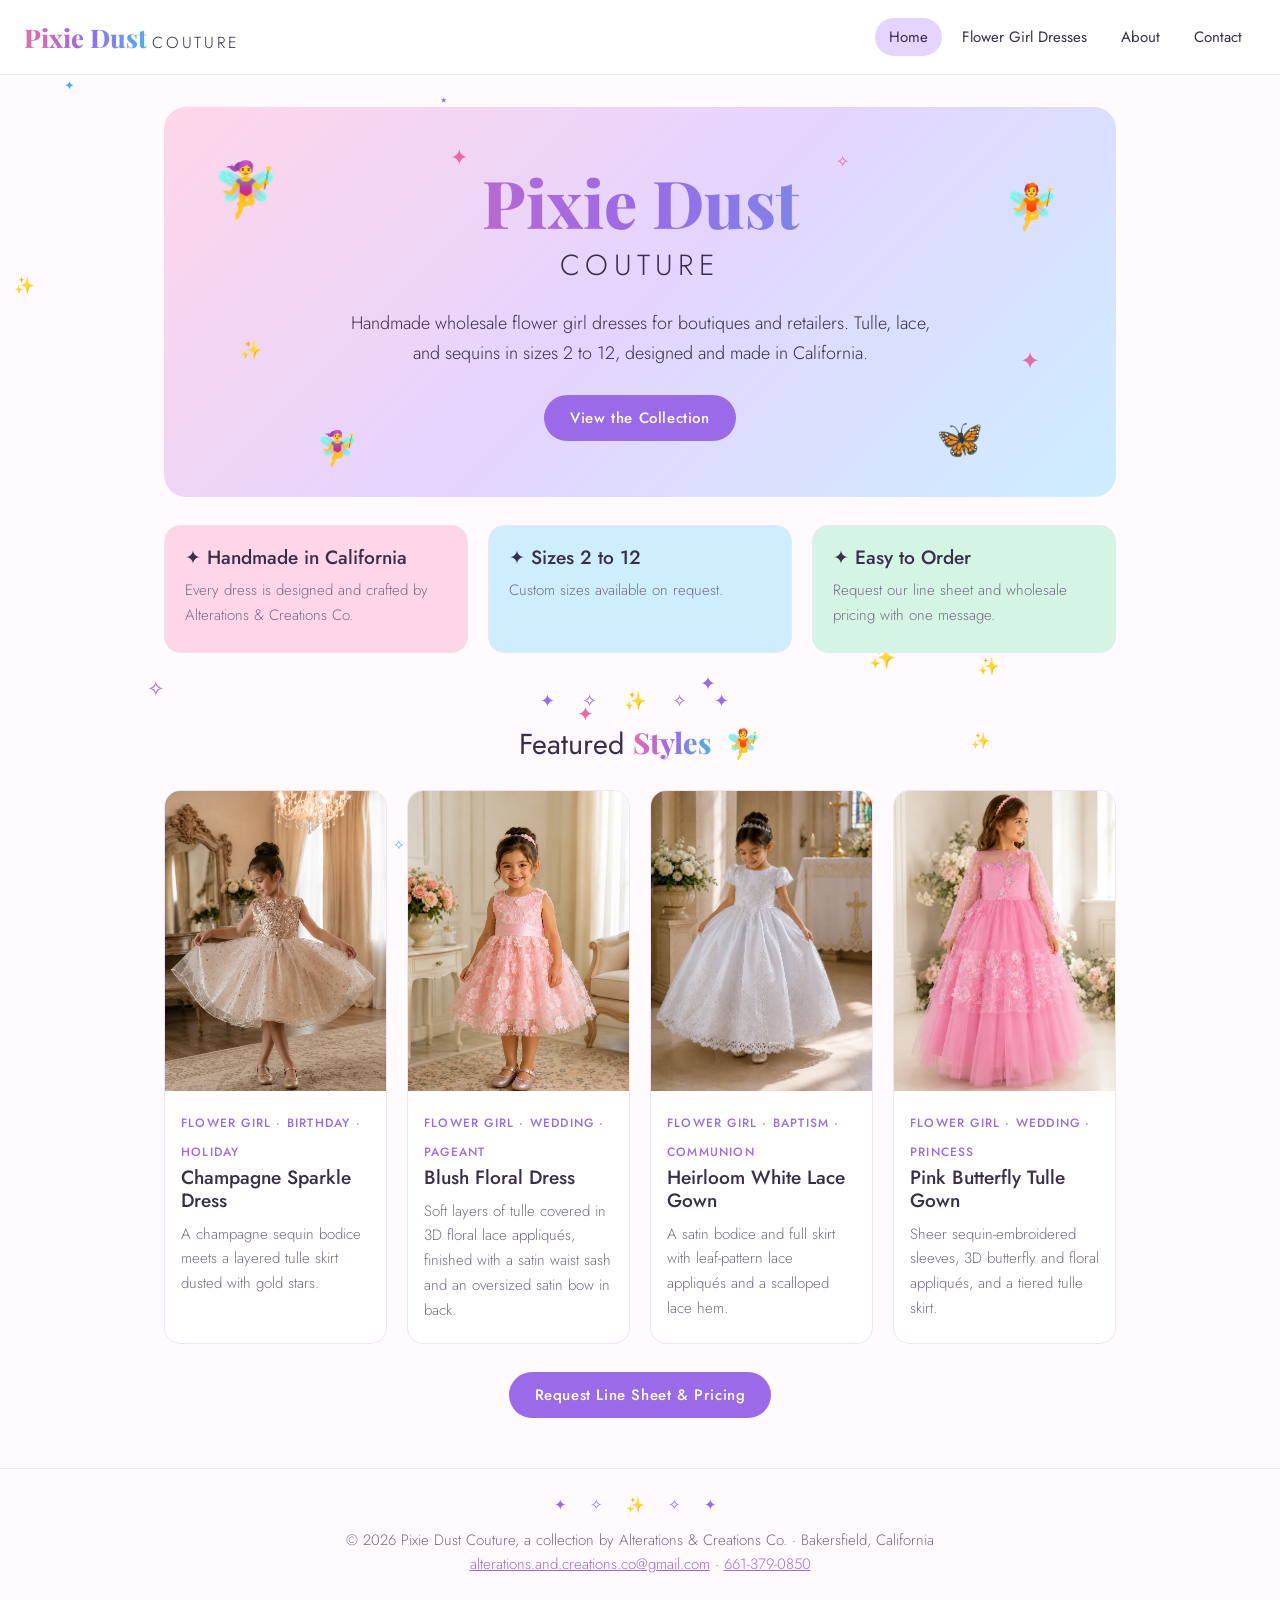
==== commit 42d4e2d4: "fix the index css" ====
--- a/index.html
+++ b/index.html
@@ -1,4 +1,4 @@
-<!DOCTYPE html><html lang="en"><head><meta charset="utf-8"><meta name="viewport" content="width=device-width, initial-scale=1, viewport-fit=cover"><title>Pixie Dust Couture | Wholesale Flower Girl Dresses for Retailers</title><meta name="description" content="Handmade wholesale flower girl dresses in tulle, lace, and sequins. Sizes 2 to 12 for boutiques and retailers. Request a line sheet and pricing."><link rel="canonical" href="https://pixiedustcouture.com/"><meta property="og:type" content="website"><meta property="og:site_name" content="Pixie Dust Couture"><meta property="og:title" content="Pixie Dust Couture | Wholesale Flower Girl Dresses for Retailers"><meta property="og:description" content="Handmade wholesale flower girl dresses in tulle, lace, and sequins. Sizes 2 to 12 for boutiques and retailers. Request a line sheet and pricing."><meta property="og:url" content="https://pixiedustcouture.com/"><meta property="og:image" content="https://pixiedustcouture.com/images/pink-butterfly-tulle-flower-girl-gown-1.webp"><meta name="twitter:card" content="summary_large_image"><script type="application/ld+json">{"@context": "https://schema.org", "@type": "Organization", "name": "Pixie Dust Couture", "url": "https://pixiedustcouture.com/", "email": "alterations.and.creations.co@gmail.com", "telephone": "+16613790850", "description": "Handmade wholesale flower girl dresses for retailers.", "parentOrganization": {"@type": "Organization", "name": "Alterations & Creations Co.", "url": "https://www.alterationsandcreationsco.com"}, "address": {"@type": "PostalAddress", "addressLocality": "Bakersfield", "addressRegion": "CA", "addressCountry": "US"}}</script><link rel="preconnect" href="https://fonts.googleapis.com"><link rel="stylesheet" href="https://fonts.googleapis.com/css2?family=Playfair+Display:wght@800&family=Jost:wght@300;400;500&display=swap"><link rel="stylesheet" href="/style.css"></head><body data-page="home"><header><a class="logo" href="/"><span class="pd">Pixie Dust</span><span class="co">Couture</span></a><nav aria-label="Main navigation"><a href="/" data-v="home">Home</a><a href="/dresses/" data-v="dresses">Flower Girl Dresses</a><a href="/about/" data-v="about">About</a><a href="/contact/" data-v="contact">Contact</a></nav></header><main><div class="hero"><span class="deco" style="font-size:54px;left:5%;top:14%" aria-hidden="true">🧚‍♀️</span><span class="deco" style="font-size:44px;right:6%;top:20%;animation-delay:-2s" aria-hidden="true">🧚</span><span class="deco" style="font-size:34px;left:16%;bottom:8%;animation-delay:-4s" aria-hidden="true">🧚‍♀️</span><span class="deco" style="font-size:38px;right:14%;bottom:10%;animation-delay:-1s" aria-hidden="true">🦋</span><span class="deco s" style="left:30%;top:10%;font-size:22px" aria-hidden="true">✦</span><span class="deco s" style="right:28%;top:12%;font-size:16px;animation-delay:-1s" aria-hidden="true">✧</span><span class="deco s" style="left:8%;top:60%;font-size:18px;animation-delay:-.5s" aria-hidden="true">✨</span><span class="deco s" style="right:8%;top:62%;font-size:24px;animation-delay:-1.6s" aria-hidden="true">✦</span><h1><span class="pd">Pixie Dust</span><span class="co">Couture</span><span class="sr">: Wholesale Flower Girl Dresses</span></h1><p>Handmade wholesale flower girl dresses for boutiques and retailers. Tulle, lace, and sequins in sizes 2 to 12, designed and made in California.</p><a class="btn" href="/dresses/">View the Collection</a></div>
+<!DOCTYPE html><html lang="en"><head><meta charset="utf-8"><meta name="viewport" content="width=device-width, initial-scale=1, viewport-fit=cover"><title>Pixie Dust Couture | Wholesale Flower Girl Dresses for Retailers</title><meta name="description" content="Handmade wholesale flower girl dresses in tulle, lace, and sequins. Sizes 2 to 12 for boutiques and retailers. Request a line sheet and pricing."><link rel="canonical" href="https://pixiedustcouture.com/"><meta property="og:type" content="website"><meta property="og:site_name" content="Pixie Dust Couture"><meta property="og:title" content="Pixie Dust Couture | Wholesale Flower Girl Dresses for Retailers"><meta property="og:description" content="Handmade wholesale flower girl dresses in tulle, lace, and sequins. Sizes 2 to 12 for boutiques and retailers. Request a line sheet and pricing."><meta property="og:url" content="https://pixiedustcouture.com/"><meta property="og:image" content="https://pixiedustcouture.com/images/pink-butterfly-tulle-flower-girl-gown-1.webp"><meta name="twitter:card" content="summary_large_image"><script type="application/ld+json">{"@context": "https://schema.org", "@type": "Organization", "name": "Pixie Dust Couture", "url": "https://pixiedustcouture.com/", "email": "alterations.and.creations.co@gmail.com", "telephone": "+16613790850", "description": "Handmade wholesale flower girl dresses for retailers.", "parentOrganization": {"@type": "Organization", "name": "Alterations & Creations Co.", "url": "https://www.alterationsandcreationsco.com"}, "address": {"@type": "PostalAddress", "addressLocality": "Bakersfield", "addressRegion": "CA", "addressCountry": "US"}}</script><link rel="preconnect" href="https://fonts.googleapis.com"><link rel="stylesheet" href="https://fonts.googleapis.com/css2?family=Playfair+Display:wght@800&family=Jost:wght@300;400;500&display=swap"><link rel="stylesheet" href="./style.css"></head><body data-page="home"><header><a class="logo" href="./"><span class="pd">Pixie Dust</span><span class="co">Couture</span></a><nav aria-label="Main navigation"><a href="./" data-v="home">Home</a><a href="./dresses/" data-v="dresses">Flower Girl Dresses</a><a href="./about/" data-v="about">About</a><a href="./contact/" data-v="contact">Contact</a></nav></header><main><div class="hero"><span class="deco" style="font-size:54px;left:5%;top:14%" aria-hidden="true">🧚‍♀️</span><span class="deco" style="font-size:44px;right:6%;top:20%;animation-delay:-2s" aria-hidden="true">🧚</span><span class="deco" style="font-size:34px;left:16%;bottom:8%;animation-delay:-4s" aria-hidden="true">🧚‍♀️</span><span class="deco" style="font-size:38px;right:14%;bottom:10%;animation-delay:-1s" aria-hidden="true">🦋</span><span class="deco s" style="left:30%;top:10%;font-size:22px" aria-hidden="true">✦</span><span class="deco s" style="right:28%;top:12%;font-size:16px;animation-delay:-1s" aria-hidden="true">✧</span><span class="deco s" style="left:8%;top:60%;font-size:18px;animation-delay:-.5s" aria-hidden="true">✨</span><span class="deco s" style="right:8%;top:62%;font-size:24px;animation-delay:-1.6s" aria-hidden="true">✦</span><h1><span class="pd">Pixie Dust</span><span class="co">Couture</span><span class="sr">: Wholesale Flower Girl Dresses</span></h1><p>Handmade wholesale flower girl dresses for boutiques and retailers. Tulle, lace, and sequins in sizes 2 to 12, designed and made in California.</p><a class="btn" href="./dresses/">View the Collection</a></div>
 <div class="grid"><div class="card pt" style="background:var(--p1)"><h3>✦ Handmade in California</h3><p>Every dress is designed and crafted by Alterations &amp; Creations Co.</p></div><div class="card pt" style="background:var(--p3)"><h3>✦ Sizes 2 to 12</h3><p>Custom sizes available on request.</p></div><div class="card pt" style="background:var(--p4)"><h3>✦ Easy to Order</h3><p>Request our line sheet and wholesale pricing with one message.</p></div></div>
-<div class="div" aria-hidden="true">✦ ✧ ✨ ✧ ✦</div><h2 style="text-align:center">Featured <span class="pd">Styles</span> <span class="fy" aria-hidden="true">🧚</span></h2><div class="grid"><a class="card" href="/dresses/"><div class="ph"><img class="" src="/images/champagne-sequin-flower-girl-dress-1.webp" alt="Girl twirling in champagne sequin flower girl dress with starry tulle skirt" width="865" height="1300" loading="lazy"></div><div class="body"><span class="tag">Flower girl · Birthday · Holiday</span><h3>Champagne Sparkle Dress</h3><p>A champagne sequin bodice meets a layered tulle skirt dusted with gold stars.</p></div></a><a class="card" href="/dresses/"><div class="ph"><img class="" src="/images/blush-pink-3d-floral-flower-girl-dress-1.webp" alt="Girl in blush pink flower girl dress with 3D floral lace and satin waist sash" width="865" height="1300" loading="lazy"></div><div class="body"><span class="tag">Flower girl · Wedding · Pageant</span><h3>Blush Floral Dress</h3><p>Soft layers of tulle covered in 3D floral lace appliqués, finished with a satin waist sash and an oversized satin bow in back.</p></div></a><a class="card" href="/dresses/"><div class="ph"><img class="" src="/images/white-lace-satin-communion-baptism-dress-1.webp" alt="Girl in white satin flower girl dress with lace appliqué skirt twirling in a chapel" width="1000" height="1250" loading="lazy"></div><div class="body"><span class="tag">Flower girl · Baptism · Communion</span><h3>Heirloom White Lace Gown</h3><p>A satin bodice and full skirt with leaf-pattern lace appliqués and a scalloped lace hem.</p></div></a><a class="card" href="/dresses/"><div class="ph"><img class="" src="/images/pink-butterfly-tulle-flower-girl-gown-1.webp" alt="Girl in pink tulle flower girl gown with sheer sequin sleeves and 3D butterflies" width="1000" height="893" loading="lazy"></div><div class="body"><span class="tag">Flower girl · Wedding · Princess</span><h3>Pink Butterfly Tulle Gown</h3><p>Sheer sequin-embroidered sleeves, 3D butterfly and floral appliqués, and a tiered tulle skirt.</p></div></a></div>
-<p style="text-align:center"><a class="btn" href="/contact/">Request Line Sheet &amp; Pricing</a></p></main><footer><div class="div" aria-hidden="true" style="margin:0 0 10px">✦ ✧ ✨ ✧ ✦</div>&copy; 2026 Pixie Dust Couture, a collection by Alterations &amp; Creations Co. &middot; Bakersfield, California<br><a href="mailto:alterations.and.creations.co@gmail.com">alterations.and.creations.co@gmail.com</a> &middot; <a href="tel:+16613790850">661-379-0850</a></footer><script src="/site.js"></script></body></html>+<div class="div" aria-hidden="true">✦ ✧ ✨ ✧ ✦</div><h2 style="text-align:center">Featured <span class="pd">Styles</span> <span class="fy" aria-hidden="true">🧚</span></h2><div class="grid"><a class="card" href="./dresses/"><div class="ph"><img class="" src="./images/champagne-sequin-flower-girl-dress-1.webp" alt="Girl twirling in champagne sequin flower girl dress with starry tulle skirt" width="865" height="1300" loading="lazy"></div><div class="body"><span class="tag">Flower girl · Birthday · Holiday</span><h3>Champagne Sparkle Dress</h3><p>A champagne sequin bodice meets a layered tulle skirt dusted with gold stars.</p></div></a><a class="card" href="./dresses/"><div class="ph"><img class="" src="./images/blush-pink-3d-floral-flower-girl-dress-1.webp" alt="Girl in blush pink flower girl dress with 3D floral lace and satin waist sash" width="865" height="1300" loading="lazy"></div><div class="body"><span class="tag">Flower girl · Wedding · Pageant</span><h3>Blush Floral Dress</h3><p>Soft layers of tulle covered in 3D floral lace appliqués, finished with a satin waist sash and an oversized satin bow in back.</p></div></a><a class="card" href="./dresses/"><div class="ph"><img class="" src="./images/white-lace-satin-communion-baptism-dress-1.webp" alt="Girl in white satin flower girl dress with lace appliqué skirt twirling in a chapel" width="1000" height="1250" loading="lazy"></div><div class="body"><span class="tag">Flower girl · Baptism · Communion</span><h3>Heirloom White Lace Gown</h3><p>A satin bodice and full skirt with leaf-pattern lace appliqués and a scalloped lace hem.</p></div></a><a class="card" href="./dresses/"><div class="ph"><img class="" src="./images/pink-butterfly-tulle-flower-girl-gown-1.webp" alt="Girl in pink tulle flower girl gown with sheer sequin sleeves and 3D butterflies" width="1000" height="893" loading="lazy"></div><div class="body"><span class="tag">Flower girl · Wedding · Princess</span><h3>Pink Butterfly Tulle Gown</h3><p>Sheer sequin-embroidered sleeves, 3D butterfly and floral appliqués, and a tiered tulle skirt.</p></div></a></div>
+<p style="text-align:center"><a class="btn" href="./contact/">Request Line Sheet &amp; Pricing</a></p></main><footer><div class="div" aria-hidden="true" style="margin:0 0 10px">✦ ✧ ✨ ✧ ✦</div>&copy; 2026 Pixie Dust Couture, a collection by Alterations &amp; Creations Co. &middot; Bakersfield, California<br><a href="mailto:alterations.and.creations.co@gmail.com">alterations.and.creations.co@gmail.com</a> &middot; <a href="tel:+16613790850">661-379-0850</a></footer><script src="./site.js"></script></body></html>
